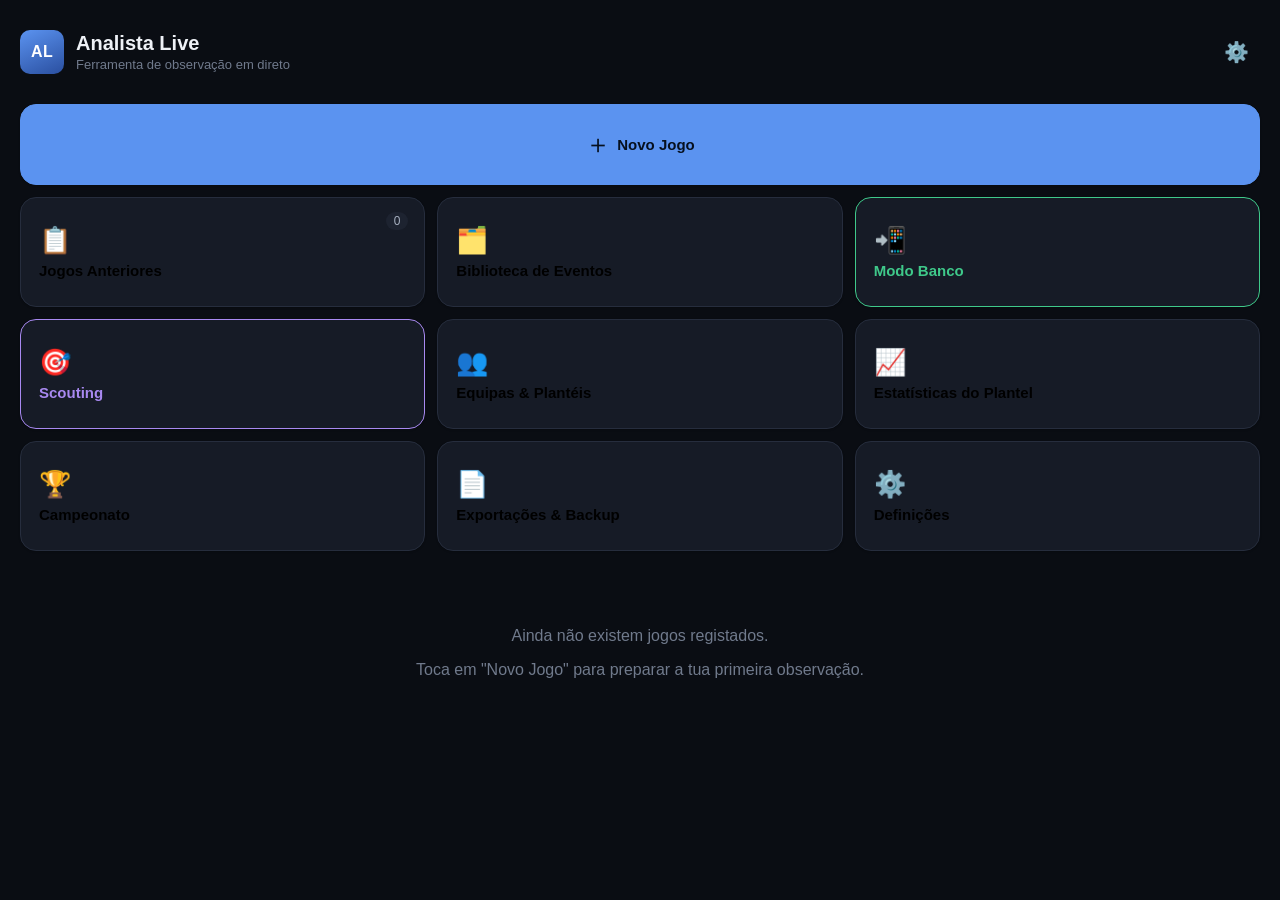
==== index.html @ e53e0e6f "Nao duplicar equipas: ligar o calendario ao que ja existe na app Defeito de concepcao meu, apanhado " ====
<!DOCTYPE html>
<html lang="pt-PT" data-theme="dark" data-button-size="large" data-density="comfortable">
<head>
<meta charset="UTF-8">
<meta name="viewport" content="width=device-width, initial-scale=1, viewport-fit=cover, maximum-scale=1, user-scalable=no">
<title>Analista Live</title>
<meta name="description" content="Ferramenta de observação e registo de eventos em direto para analistas de futebol.">

<!-- PWA -->
<link rel="manifest" href="./manifest.json">
<meta name="theme-color" content="#0b0e14">
<meta name="apple-mobile-web-app-capable" content="yes">
<meta name="apple-mobile-web-app-status-bar-style" content="black-translucent">
<meta name="apple-mobile-web-app-title" content="Analista Live">
<link rel="apple-touch-icon" href="./icons/icon-192.png">
<link rel="icon" href="./icons/icon-192.png">

<link rel="stylesheet" href="./css/style.css">
</head>
<body>
  <div id="app-root" class="app-root" role="main">
    <div class="boot-loading">A carregar Analista Live…</div>
  </div>

  <!-- Biblioteca de dados / núcleo -->
  <script src="./js/vendor/pdf-lib.min.js"></script>
  <script src="./js/data/defaultLibrary.js"></script>
  <script src="./js/data/formationPresets.js"></script>
  <script src="./js/data/competitions.js"></script>
  <script src="./js/data/scoutingModel.js"></script>
  <script src="./js/core/utils.js"></script>
  <script src="./js/core/crashGuard.js"></script>
  <script src="./js/core/db.js"></script>
  <script src="./js/core/imageUtils.js"></script>
  <script src="./js/core/timer.js"></script>
  <script src="./js/core/state.js"></script>
  <script src="./js/core/migrations.js"></script>
  <script src="./js/core/lineupState.js"></script>
  <script src="./js/core/pitch.js"></script>
  <script src="./js/core/matchStats.js"></script>
  <script src="./js/core/playerStats.js"></script>
  <script src="./js/core/matchEffects.js"></script>
  <script src="./js/core/dataSafety.js"></script>
  <script src="./js/core/seasonTrends.js"></script>
  <script src="./js/core/playerReport.js"></script>
  <script src="./js/core/squadLoad.js"></script>
  <script src="./js/core/standings.js"></script>
  <script src="./js/core/teamLink.js"></script>
  <script src="./js/core/adjustmentEffect.js"></script>
  <script src="./js/core/liveAlerts.js"></script>
  <script src="./js/core/scoutingFeedback.js"></script>
  <script src="./js/core/videoSync.js"></script>
  <script src="./js/sync/syncCore.js"></script>
  <script src="./js/sync/transportLocal.js"></script>
  <script src="./js/sync/transportSupabase.js"></script>
  <script src="./js/export/exportManager.js"></script>
  <script src="./js/export/pdfReport.js"></script>
  <script src="./js/export/pdfScouting.js"></script>
  <script src="./js/export/pdfPlayer.js"></script>
  <script src="./js/export/pdfBriefing.js"></script>
  <script src="./js/export/matchCard.js"></script>

  <!-- Ecrãs -->
  <script src="./js/ui/dashboard.js"></script>
  <script src="./js/ui/newGame.js"></script>
  <script src="./js/ui/planBuilder.js"></script>
  <script src="./js/ui/playerPicker.js"></script>
  <script src="./js/ui/playerGrid.js"></script>
  <script src="./js/ui/lineupBuilder.js"></script>
  <script src="./js/ui/statsPanel.js"></script>
  <script src="./js/ui/sketchPad.js"></script>
  <script src="./js/ui/live.js"></script>
  <script src="./js/ui/halftime.js"></script>
  <script src="./js/ui/postgame.js"></script>
  <script src="./js/ui/gamesList.js"></script>
  <script src="./js/ui/library.js"></script>
  <script src="./js/ui/teams.js"></script>
  <script src="./js/ui/teamProfile.js"></script>
  <script src="./js/ui/trendChart.js"></script>
  <script src="./js/ui/squadStats.js"></script>
  <script src="./js/ui/competition.js"></script>
  <script src="./js/ui/scouting.js"></script>
  <script src="./js/ui/scoutingHub.js"></script>
  <script src="./js/ui/rosterImport.js"></script>
  <script src="./js/ui/playerDetail.js"></script>
  <script src="./js/ui/syncUI.js"></script>
  <script src="./js/ui/coachDashboard.js"></script>
  <script src="./js/ui/settings.js"></script>

  <!-- Router / bootstrap -->
  <script src="./js/app.js"></script>
</body>
</html>
---- css/style.css ----
/* ==========================================================================
   Analista Live — Stylesheet
   Design: ferramenta profissional de scouting, dark-mode primário,
   alto contraste, grandes zonas de toque, sem decoração supérflua.
   Tipografia: stack de sistema (fiável offline, sem dependências externas).
   ========================================================================== */

:root {
  /* Superfícies */
  --bg: #0a0d13;
  --bg-elevated: #12161f;
  --surface: #161b26;
  --surface-2: #1d2330;
  --surface-hover: #232a39;
  --border: #262d3d;
  --border-strong: #333c50;

  /* Texto */
  --text: #eef1f6;
  --text-dim: #a7b0c0;
  --text-mute: #707a8c;

  /* Acentos (discretos, não saturados) */
  --c-red: #e5555c;
  --c-red-bg: #331b1d;
  --c-green: #3fc98a;
  --c-green-bg: #163227;
  --c-yellow: #e3b23c;
  --c-yellow-bg: #332a15;
  --c-blue: #5b93f0;
  --c-blue-bg: #16233d;
  --c-purple: #a889f0;
  --c-purple-bg: #241c3a;

  --radius-sm: 6px;
  --radius: 10px;
  --radius-lg: 16px;

  --font: -apple-system, BlinkMacSystemFont, "Segoe UI", Roboto, "Helvetica Neue", Arial, sans-serif;
  --font-mono: "SF Mono", "Menlo", "Consolas", monospace;

  --tap-min: 48px;
  --btn-scale: 1;
  --density-gap: 12px;
}

/* ==========================================================================
   TEMAS — cada preset redefine apenas as superfícies e o acento.
   "stadium" é o tema base (definido em :root acima). "dark" mantém-se como
   alias de "stadium" para compatibilidade com definições já guardadas.
   ========================================================================== */

html[data-theme="midnight"] {
  --bg: #05070c;
  --bg-elevated: #0a0e16;
  --surface: #0e1320;
  --surface-2: #141a29;
  --surface-hover: #1a2233;
  --border: #1c2434;
  --border-strong: #2a3346;
  --text: #e8ecf4;
  --text-dim: #99a3b5;
  --text-mute: #626d80;
}

html[data-theme="graphite"] {
  --bg: #131315;
  --bg-elevated: #1a1a1d;
  --surface: #1f1f23;
  --surface-2: #26262b;
  --surface-hover: #2e2e35;
  --border: #2f2f36;
  --border-strong: #3d3d46;
  --text: #edeef0;
  --text-dim: #a8aab0;
  --text-mute: #74767e;
  --c-blue: #7aa2e8;
  --c-blue-bg: #1f2836;
}

html[data-theme="forest"] {
  --bg: #08120d;
  --bg-elevated: #0d1a13;
  --surface: #112118;
  --surface-2: #172a1f;
  --surface-hover: #1e3428;
  --border: #1d3327;
  --border-strong: #2a4635;
  --text: #e9f2ec;
  --text-dim: #9db3a6;
  --text-mute: #6b8074;
  --c-green: #4fd396;
  --c-green-bg: #123024;
}

/* ==========================================================================
   FUNDO DA APLICAÇÃO — sempre subtil, nunca prejudica a legibilidade.
   A camada de fundo fica atrás de tudo (z-index negativo) e leva sempre um
   overlay escuro por cima, garantindo contraste dos botões em qualquer opção.
   ========================================================================== */
/* A camada de fundo fica por cima da cor base do body mas atrás de todo o
   conteúdo, para nunca interferir com toques nem com a legibilidade. */
body::after {
  content: '';
  position: fixed;
  inset: 0;
  z-index: -1;
  pointer-events: none;
  opacity: 0; /* "sólido" por omissão: sem camada extra */
}

/* Gradiente muito discreto (luz suave vinda de cima) */
html[data-bg="gradient"] body::after {
  opacity: 1;
  background:
    radial-gradient(120% 80% at 50% -10%, rgba(120, 150, 220, .10), transparent 60%),
    linear-gradient(180deg, rgba(255,255,255,.02), transparent 40%);
}

/* Textura subtil (ruído fino gerado em CSS, sem imagens externas) */
html[data-bg="texture"] body::after {
  opacity: 1;
  background-image:
    radial-gradient(circle at 25% 25%, rgba(255,255,255,.020) 1px, transparent 1px),
    radial-gradient(circle at 75% 75%, rgba(255,255,255,.015) 1px, transparent 1px);
  background-size: 22px 22px, 34px 34px;
}

/* Padrão discreto (linhas diagonais muito ténues) */
html[data-bg="pattern"] body::after {
  opacity: 1;
  background-image: repeating-linear-gradient(135deg, rgba(255,255,255,.022) 0 1px, transparent 1px 14px);
}

/* Imagem personalizada + overlay escuro para preservar contraste */
html[data-bg="image"] body::after {
  opacity: 1;
  background-image:
    linear-gradient(rgba(6, 9, 14, var(--bg-overlay, .82)), rgba(6, 9, 14, var(--bg-overlay, .82))),
    var(--bg-image, none);
  background-size: cover, cover;
  background-position: center, center;
  background-repeat: no-repeat, no-repeat;
}

html[data-theme="light"] {
  --bg: #f2f3f6;
  --bg-elevated: #ffffff;
  --surface: #ffffff;
  --surface-2: #f5f6f9;
  --surface-hover: #eceef3;
  --border: #dde1e9;
  --border-strong: #c7ccd8;
  --text: #171b24;
  --text-dim: #4d5567;
  --text-mute: #838ca0;
  --c-red-bg: #fde8e8;
  --c-green-bg: #e4f8ee;
  --c-yellow-bg: #fdf3dc;
  --c-blue-bg: #e6edfc;
  --c-purple-bg: #f0e9fd;
}

html[data-button-size="medium"] { --btn-scale: 0.88; }
html[data-button-size="compact"] { --btn-scale: 0.76; }
html[data-density="compact"] { --density-gap: 6px; }

* { box-sizing: border-box; }
/* Regras como ".btn { display: inline-flex }" venciam o [hidden] do browser —
   sem isto, esconder um botão via `el.hidden = true` não tinha efeito. */
[hidden] { display: none !important; }
html, body { height: 100%; }
body {
  margin: 0;
  font-family: var(--font);
  background: var(--bg);
  color: var(--text);
  -webkit-font-smoothing: antialiased;
  -webkit-tap-highlight-color: transparent;
  overscroll-behavior: none;
}
button { font-family: inherit; }
input, select, textarea { font-family: inherit; }

.app-root { min-height: 100vh; display: flex; flex-direction: column; }
.boot-loading { display: flex; align-items: center; justify-content: center; height: 100vh; color: var(--text-mute); }

.screen { padding: 16px 20px 32px; max-width: 1400px; margin: 0 auto; width: 100%; }
.center { text-align: center; }
.muted { color: var(--text-mute); }
.section-title { font-size: 14px; text-transform: uppercase; letter-spacing: .06em; color: var(--text-dim); margin: 18px 0 8px; }

/* ---------- Botões genéricos ---------- */
.btn {
  appearance: none; border: 1px solid var(--border-strong); background: var(--surface-2);
  color: var(--text); padding: 12px 16px; border-radius: var(--radius); font-size: 15px;
  font-weight: 600; cursor: pointer; min-height: var(--tap-min); display: inline-flex;
  align-items: center; justify-content: center; gap: 6px; transition: background .12s, transform .06s;
  white-space: nowrap;
}
.btn:active { transform: scale(.97); }
.btn:hover { background: var(--surface-hover); }
.btn-primary { background: var(--c-blue); border-color: var(--c-blue); color: #06101f; }
.btn-primary:hover { filter: brightness(1.08); }
.btn-danger { color: var(--c-red); }
.btn-danger-outline { border-color: var(--c-red); color: var(--c-red); }
.btn-block { width: 100%; }
.btn-lg { padding: 16px 20px; font-size: 17px; }
.btn-small { padding: 8px 12px; font-size: 13px; min-height: 36px; }
.btn-tiny { padding: 6px 10px; font-size: 12px; min-height: 32px; border-radius: var(--radius-sm); }
.btn-dashed { border-style: dashed; background: transparent; color: var(--text-dim); }
.btn-file { position: relative; overflow: hidden; }
.icon-btn {
  appearance: none; border: none; background: transparent; color: var(--text);
  font-size: 20px; width: var(--tap-min); height: var(--tap-min); border-radius: 50%;
  display: flex; align-items: center; justify-content: center; cursor: pointer;
}
.icon-btn:hover { background: var(--surface-hover); }

/* ---------- Cabeçalhos ---------- */
.app-header { display: flex; align-items: center; justify-content: space-between; padding: 12px 0 20px; }
.app-brand { display: flex; align-items: center; gap: 12px; }
.app-brand-mark {
  width: 44px; height: 44px; border-radius: var(--radius); background: linear-gradient(155deg, var(--c-blue), #2a4fa0);
  color: #fff; display: flex; align-items: center; justify-content: center; font-weight: 800; letter-spacing: .02em;
}
.app-brand h1 { font-size: 20px; margin: 0; }
.app-sub { margin: 2px 0 0; color: var(--text-mute); font-size: 13px; }

.screen-header { display: flex; align-items: center; justify-content: space-between; padding: 10px 0 6px; gap: 10px; }
.screen-header h1 { font-size: 19px; margin: 0; flex: 1; text-align: center; }
.screen-subtitle { text-align: center; color: var(--text-mute); margin: 0 0 12px; }

/* ---------- Dashboard ---------- */
.banner { display: flex; align-items: center; justify-content: space-between; gap: 12px; background: var(--c-yellow-bg); border: 1px solid var(--c-yellow); color: var(--text); padding: 14px 16px; border-radius: var(--radius); margin-bottom: 16px; }
.dash-grid { display: grid; grid-template-columns: repeat(3, 1fr); gap: var(--density-gap); margin: 8px 0 20px; }
.dash-tile {
  position: relative; display: flex; flex-direction: column; align-items: flex-start; justify-content: center; gap: 6px;
  background: var(--surface); border: 1px solid var(--border); border-radius: var(--radius-lg);
  padding: 22px 18px; min-height: 110px; cursor: pointer; text-align: left;
}
.dash-tile:hover { background: var(--surface-hover); border-color: var(--border-strong); }
.dash-tile-primary { background: var(--c-blue); border-color: var(--c-blue); color: #06101f; grid-column: span 3; flex-direction: row; align-items: center; min-height: 76px; }
.dash-tile-icon { font-size: 26px; }
.dash-tile-label { font-weight: 700; font-size: 15px; }
.dash-tile-count { position: absolute; top: 14px; right: 16px; background: var(--surface-2); color: var(--text-dim); font-size: 12px; padding: 2px 8px; border-radius: 20px; }

.last-match-card { background: var(--surface); border: 1px solid var(--border); border-radius: var(--radius-lg); padding: 16px 18px; }
.last-match-row { display: flex; align-items: center; justify-content: space-between; cursor: pointer; gap: 10px; }
.status-pill { background: var(--surface-2); color: var(--text-dim); font-size: 12px; font-weight: 700; padding: 4px 10px; border-radius: 20px; text-transform: uppercase; letter-spacing: .04em; white-space: nowrap; }
.status-pill.status-in_progress { background: var(--c-green-bg); color: var(--c-green); }
.status-pill.status-finished { background: var(--surface-2); color: var(--text-dim); }
.empty-state { text-align: center; padding: 40px 20px; color: var(--text-mute); }

/* ---------- Formulários ---------- */
.form-screen { max-width: 620px; }
.form-card { background: var(--surface); border: 1px solid var(--border); border-radius: var(--radius-lg); padding: 20px; display: flex; flex-direction: column; gap: 14px; }
.field { display: flex; flex-direction: column; gap: 6px; font-size: 13px; color: var(--text-dim); flex: 1; }
.field input, .field select, .field textarea {
  background: var(--surface-2); border: 1px solid var(--border-strong); color: var(--text);
  padding: 12px 12px; border-radius: var(--radius-sm); font-size: 16px; min-height: var(--tap-min);
}
.field textarea { min-height: 70px; resize: vertical; }
.field-row { display: flex; gap: 12px; }
.checkbox-field { flex-direction: row; align-items: center; gap: 10px; }
.checkbox-field input { width: 20px; height: 20px; }

/* ---------- Plano de Observação ---------- */
.plan-quickstart { background: var(--surface); border: 1px dashed var(--border-strong); border-radius: var(--radius); padding: 16px; margin-bottom: 14px; text-align: center; }
.quickstart-actions { display: flex; gap: 10px; justify-content: center; margin-top: 10px; flex-wrap: wrap; }
.plan-layout { display: grid; grid-template-columns: 1.1fr 1fr; gap: 18px; align-items: start; }
.plan-library, .plan-selected { background: var(--surface); border: 1px solid var(--border); border-radius: var(--radius-lg); padding: 14px; max-height: 72vh; overflow-y: auto; }
.plan-library-head { display: flex; align-items: center; justify-content: space-between; gap: 10px; margin-bottom: 8px; }
.plan-library-head input { flex: 1; background: var(--surface-2); border: 1px solid var(--border-strong); color: var(--text); padding: 8px 10px; border-radius: var(--radius-sm); }
.lib-category { margin-bottom: 12px; }
.lib-category-title { font-size: 13px; text-transform: uppercase; letter-spacing: .04em; border-left: 3px solid; padding-left: 8px; margin: 10px 0 6px; color: var(--text-dim); }
.lib-row { display: flex; align-items: center; gap: 8px; padding: 9px 6px; border-radius: var(--radius-sm); }
.lib-row.is-selected { background: var(--c-blue-bg); }
.lib-row-name { flex: 1; font-size: 14px; }
.btn-add { min-height: 32px; width: 32px; padding: 0; }

.plan-selected-head { display: flex; align-items: center; justify-content: space-between; gap: 8px; margin-bottom: 8px; flex-wrap: wrap; }
.sel-row { display: grid; grid-template-columns: 44px 30px 1fr 130px auto auto; align-items: center; gap: 8px; padding: 8px 4px; border-bottom: 1px solid var(--border); }
.sel-row.is-focus { background: rgba(227, 178, 60, .06); }
.sel-row-focus-toggle { opacity: .35; background: transparent; border-color: transparent; font-size: 15px; }
.sel-row-focus-toggle.is-active { opacity: 1; }
.plan-focus-hint { margin: 0 0 10px; font-size: 12px; }
.sel-row-order { display: flex; flex-direction: column; gap: 2px; }
.sel-row-name { background: transparent; border: none; color: var(--text); font-size: 14px; padding: 4px; border-radius: 4px; }
.sel-row-name:focus { background: var(--surface-2); outline: 1px solid var(--border-strong); }
.sel-row-priority { background: var(--surface-2); border: 1px solid var(--border-strong); color: var(--text); border-radius: var(--radius-sm); padding: 4px; font-size: 12px; }
.sel-row-cat { font-size: 11px; color: var(--text-mute); text-align: right; }

/* ---------- Live screen ---------- */
.live-screen { padding: 0; max-width: none; display: flex; flex-direction: column; height: 100vh; }
.live-topbar {
  display: flex; align-items: center; gap: 14px; padding: 10px 16px;
  background: var(--bg-elevated); border-bottom: 1px solid var(--border); flex-wrap: wrap;
}
.live-topbar-left { display: flex; flex-direction: column; line-height: 1.2; min-width: 120px; }
.live-opponent { font-weight: 700; font-size: 15px; }
.live-period { font-size: 12px; color: var(--c-blue); text-transform: uppercase; letter-spacing: .04em; font-weight: 700; }
.live-score { display: flex; align-items: center; gap: 10px; background: var(--surface); border: 1px solid var(--border); border-radius: var(--radius); padding: 6px 14px; }
.score-btn { display: none; }
.score-val { font-family: var(--font-mono); font-size: 22px; font-weight: 700; font-variant-numeric: tabular-nums; cursor: pointer; padding: 2px 6px; border-radius: 4px; }
.score-val:active { background: var(--surface-hover); }
.score-sep { color: var(--text-mute); }
.live-clock { font-family: var(--font-mono); font-size: 30px; font-weight: 800; font-variant-numeric: tabular-nums; letter-spacing: .02em; margin-left: auto; }
.live-topbar-actions { display: flex; gap: 8px; align-items: center; }
.btn-topbar { background: var(--surface); }
.btn-start-emphasis { background: var(--c-green); border-color: var(--c-green); color: #06201355; color: #06210f; }

.live-body { flex: 1; display: grid; grid-template-columns: 1fr 300px; overflow: hidden; }
.live-main { display: flex; flex-direction: column; overflow: hidden; padding: 10px 14px; }
.cat-tabs { display: flex; gap: 6px; overflow-x: auto; padding-bottom: 8px; }
.cat-tab {
  appearance: none; border: 1px solid var(--border-strong); background: var(--surface); color: var(--text-dim);
  padding: 8px 14px; border-radius: 20px; font-size: 13px; font-weight: 600; cursor: pointer; white-space: nowrap;
}
.cat-tab.active { background: var(--c-blue); border-color: var(--c-blue); color: #06101f; }

.event-grid {
  flex: 1; overflow-y: auto; padding: 4px 2px 20px;
}
.event-btn-grid {
  display: grid; grid-template-columns: repeat(auto-fill, minmax(calc(150px * var(--btn-scale)), 1fr));
  gap: var(--density-gap); align-content: start;
}
.event-btn-grid + .event-grid-section-title { margin-top: 18px; }
.event-grid-section-title { font-size: 12px; font-weight: 800; letter-spacing: .04em; color: var(--text-mute); text-transform: uppercase; margin: 4px 0 8px; }
.empty-grid-msg { padding: 30px; }
.event-btn-focus { border-width: 2px; }
.event-btn.priority-critical.event-btn-focus { box-shadow: 0 0 0 1px var(--c-red) inset; }
.event-btn {
  position: relative; display: flex; flex-direction: column; align-items: flex-start; justify-content: space-between;
  gap: 6px; min-height: calc(84px * var(--btn-scale)); padding: 14px; border-radius: var(--radius); cursor: pointer;
  background: var(--surface); border: 1px solid var(--border); color: var(--text); text-align: left;
  transition: transform .08s, background .15s;
}
.event-btn:active { transform: scale(.96); }
.event-btn.is-pressed { background: var(--c-blue-bg); border-color: var(--c-blue); }
.event-btn-name { font-weight: 700; font-size: calc(14.5px * var(--btn-scale)); line-height: 1.2; }
.event-btn-cat { font-size: 11px; color: var(--text-mute); text-transform: uppercase; letter-spacing: .03em; }
.event-btn-count { font-size: 12px; color: var(--text-dim); font-variant-numeric: tabular-nums; }
.event-btn-trend { position: absolute; top: 8px; right: 8px; font-size: 10px; font-weight: 800; background: var(--c-yellow-bg); color: var(--c-yellow); padding: 2px 6px; border-radius: 10px; }
.event-btn.priority-critical { border-left: 4px solid var(--c-red); }
.event-btn.priority-important { border-left: 4px solid var(--c-yellow); }
.event-btn.priority-complementary { border-left: 4px solid var(--border-strong); }
.event-btn.type-positive .event-btn-name { color: var(--c-green); }
.event-btn.type-negative .event-btn-name { color: var(--c-red); }

.live-side { border-left: 1px solid var(--border); background: var(--bg-elevated); display: flex; flex-direction: column; overflow: hidden; }
.quick-actions { display: grid; grid-template-columns: 1fr 1fr; gap: 8px; padding: 12px; }
.quick-btn {
  position: relative;
  display: flex; flex-direction: column; align-items: center; justify-content: center; gap: 4px;
  min-height: 72px; border-radius: var(--radius); border: 1px solid var(--border-strong); cursor: pointer;
  font-size: 20px; background: var(--surface);
}
.quick-btn span { font-size: 11px; font-weight: 700; color: var(--text-dim); }
.quick-badge {
  position: absolute; top: -6px; right: -6px; min-width: 20px; height: 20px; padding: 0 5px;
  border-radius: 10px; background: var(--c-red); color: #fff; font-size: 12px; font-weight: 800;
  display: flex; align-items: center; justify-content: center; box-shadow: 0 2px 8px rgba(0,0,0,.4);
}
.quick-momento { border-color: var(--c-purple); }
.quick-momento span { color: var(--c-purple); }
.quick-banco { border-color: var(--c-red); }
.quick-banco span { color: var(--c-red); }
.quick-nota { border-color: var(--c-blue); }
.quick-nota span { color: var(--c-blue); }
.quick-new { border-style: dashed; }

.history-panel { flex: 1; overflow: hidden; display: flex; flex-direction: column; padding: 0 12px 12px; }
.history-head { display: flex; align-items: center; justify-content: space-between; padding: 6px 0; }
.history-head h3 { font-size: 13px; text-transform: uppercase; letter-spacing: .04em; color: var(--text-dim); margin: 0; }
/* Barra sempre visível: desfazer o último registo e repetir o anterior. */
.history-quickbar { display: flex; gap: 6px; padding: 0 0 8px; }
.history-quickbar .btn { flex: 1; min-width: 0; }
.history-quickbar #btn-repeat-last { overflow: hidden; text-overflow: ellipsis; white-space: nowrap; }
.btn-undo:not(:disabled) { border-color: var(--c-yellow); color: var(--c-yellow); }
.btn-undo:not(:disabled):hover { background: var(--c-yellow-bg); }
.history-feed { flex: 1; overflow-y: auto; display: flex; flex-direction: column; gap: 4px; }
.history-row { display: flex; gap: 8px; align-items: baseline; padding: 6px 8px; border-radius: var(--radius-sm); background: var(--surface); font-size: 13px; }
.history-time { font-family: var(--font-mono); color: var(--c-blue); font-weight: 700; font-size: 12px; }
.history-row.source-momento .history-time { color: var(--c-purple); }
.history-row.source-banco .history-time { color: var(--c-red); }

/* ---------- Dialogs ---------- */
dialog.dialog { border: none; border-radius: var(--radius-lg); padding: 0; background: transparent; max-width: 92vw; width: 420px; }
dialog.dialog-wide { width: 640px; }
dialog.dialog::backdrop { background: rgba(4, 6, 10, .65); }
.dialog-card { background: var(--surface); border: 1px solid var(--border-strong); border-radius: var(--radius-lg); padding: 20px; display: flex; flex-direction: column; gap: 12px; max-height: 82vh; overflow-y: auto; }
.dialog-card h3 { margin: 0 0 4px; }
.dialog-card textarea { width: 100%; background: var(--surface-2); border: 1px solid var(--border-strong); color: var(--text); border-radius: var(--radius-sm); padding: 10px; font-size: 15px; }
.dialog-actions { display: flex; justify-content: flex-end; gap: 10px; margin-top: 6px; }
.banco-options { display: grid; grid-template-columns: 1fr 1fr; gap: 10px; }
.banco-opt.selected { background: var(--c-red-bg); border-color: var(--c-red); color: var(--c-red); }
.more-list { display: flex; flex-direction: column; gap: 8px; }
.more-item { text-align: left; background: var(--surface-2); border: 1px solid var(--border-strong); color: var(--text); padding: 12px 14px; border-radius: var(--radius); cursor: pointer; font-size: 14px; }
.choose-plan-list { display: flex; flex-direction: column; gap: 8px; max-height: 50vh; overflow-y: auto; }
.choose-plan-item { display: flex; flex-direction: column; align-items: flex-start; gap: 2px; background: var(--surface-2); border: 1px solid var(--border-strong); border-radius: var(--radius); padding: 12px 14px; cursor: pointer; text-align: left; }
.history-filters { display: flex; gap: 8px; flex-wrap: wrap; }
.history-filters select { background: var(--surface-2); border: 1px solid var(--border-strong); color: var(--text); padding: 8px; border-radius: var(--radius-sm); }
.history-full-list { display: flex; flex-direction: column; gap: 4px; max-height: 50vh; overflow-y: auto; }
.history-full-row { display: flex; gap: 10px; padding: 8px; border-bottom: 1px solid var(--border); font-size: 13px; align-items: baseline; flex-wrap: wrap; }
.history-full-cat { color: var(--text-mute); font-size: 11px; text-transform: uppercase; }
.history-full-note { color: var(--text-dim); font-style: italic; }

/* ---------- Halftime / Postgame ---------- */
.halftime-badge { background: var(--c-yellow-bg); color: var(--c-yellow); font-weight: 800; letter-spacing: .06em; padding: 6px 14px; border-radius: 20px; font-size: 12px; }
.halftime-grid { display: grid; grid-template-columns: repeat(2, 1fr); gap: 14px; margin: 14px 0; }
.ht-card { background: var(--surface); border: 1px solid var(--border); border-radius: var(--radius-lg); padding: 16px; }
.ht-card h2 { font-size: 14px; margin: 0 0 10px; }
.ht-row { display: flex; justify-content: space-between; gap: 10px; padding: 6px 0; border-bottom: 1px solid var(--border); font-size: 14px; }
.ht-row:last-child { border-bottom: none; }
.ht-card-problems h2 { color: var(--c-red); }
.ht-card-positives h2 { color: var(--c-green); }
.ht-card-trends h2 { color: var(--c-yellow); }
.ht-card-bench h2 { color: var(--c-red); }
.ht-card-moments h2 { color: var(--c-purple); }
.halftime-actions { display: flex; justify-content: space-between; gap: 10px; margin-top: 10px; }

.pg-result { display: flex; align-items: center; justify-content: center; gap: 14px; font-size: 20px; margin-top: 10px; }
.pg-result strong { font-family: var(--font-mono); font-size: 28px; }
.once-panel, .export-panel { background: var(--surface); border: 1px solid var(--border); border-radius: var(--radius-lg); padding: 16px; margin-bottom: 14px; }
.once-moments { display: flex; flex-wrap: wrap; gap: 6px; margin: 10px 0; }
.once-chip { font-family: var(--font-mono); background: var(--c-purple-bg); color: var(--c-purple); padding: 4px 10px; border-radius: 14px; font-size: 13px; }
.once-actions, .export-actions { display: flex; gap: 10px; flex-wrap: wrap; }

/* ---------- Listas de gestão ---------- */
.games-list, .players-list, .opponents-list { display: flex; flex-direction: column; gap: 8px; margin-top: 12px; }
.game-row, .player-row { display: flex; align-items: center; gap: 12px; background: var(--surface); border: 1px solid var(--border); border-radius: var(--radius); padding: 12px 16px; cursor: pointer; }
.game-row-main { display: flex; flex-direction: column; flex: 1; gap: 2px; }
.player-row { cursor: default; }
.player-number { font-family: var(--font-mono); font-weight: 800; width: 28px; }
.player-name { flex: 1; }
.player-position { color: var(--text-mute); font-size: 12px; }
.backup-panel { display: flex; gap: 10px; margin: 10px 0; flex-wrap: wrap; }
.opponent-card { background: var(--surface); border: 1px solid var(--border); border-radius: var(--radius); padding: 14px 16px; }
.opponent-card-head { display: flex; justify-content: space-between; align-items: center; }

.library-toolbar { margin: 10px 0; }
.library-toolbar input { width: 100%; background: var(--surface-2); border: 1px solid var(--border-strong); color: var(--text); padding: 10px 12px; border-radius: var(--radius-sm); }
.lib-mgmt-section { margin-bottom: 14px; }
.lib-mgmt-row { display: flex; align-items: center; gap: 10px; padding: 10px 8px; border-bottom: 1px solid var(--border); }
.lib-mgmt-row.is-inactive { opacity: .5; }
.lib-mgmt-name { flex: 1; font-weight: 600; }
.lib-mgmt-type { font-size: 11px; text-transform: uppercase; color: var(--text-mute); }
.lib-mgmt-actions { display: flex; gap: 6px; }

/* ---------- Toast ---------- */
.toast {
  position: fixed; bottom: 24px; left: 50%; transform: translateX(-50%) translateY(20px);
  background: var(--surface-2); border: 1px solid var(--border-strong); color: var(--text);
  padding: 12px 20px; border-radius: 30px; font-size: 14px; font-weight: 600; opacity: 0;
  transition: opacity .25s, transform .25s; z-index: 999; box-shadow: 0 8px 24px rgba(0,0,0,.4);
}
.toast.show { opacity: 1; transform: translateX(-50%) translateY(0); }

/* ==========================================================================
   Equipas, Plantéis, Avatares — Fase 2
   ========================================================================== */

.team-badge {
  width: 40px; height: 40px; border-radius: 10px; object-fit: cover; flex-shrink: 0;
  background: var(--surface-2); border: 1px solid var(--border);
}
.team-badge-placeholder {
  display: flex; align-items: center; justify-content: center; font-weight: 800; font-size: 13px;
  color: #fff; letter-spacing: .02em;
}
.team-card-row {
  display: flex; align-items: center; gap: 12px; background: var(--surface); border: 1px solid var(--border);
  border-radius: var(--radius); padding: 12px 14px; cursor: pointer; margin-bottom: 8px;
  transition: background .12s, border-color .12s, transform .08s;
}
.team-card-row:hover { background: var(--surface-hover); border-color: var(--border-strong); }
.team-card-row:active { transform: scale(.99); }
.team-card-info { display: flex; flex-direction: column; flex: 1; gap: 2px; }
.chevron { color: var(--text-mute); font-size: 18px; }

.team-identity-card {
  display: flex; gap: 20px; background: var(--surface); border: 1px solid var(--border);
  border-radius: var(--radius-lg); padding: 18px; margin-bottom: 18px; align-items: flex-start;
}
.team-identity-badge { display: flex; flex-direction: column; align-items: center; gap: 8px; }
.team-identity-badge .team-badge, .team-identity-badge .team-badge-placeholder { width: 72px; height: 72px; border-radius: 16px; font-size: 22px; }
.team-identity-fields { flex: 1; display: flex; flex-direction: column; gap: 10px; }
.team-identity-fields .field-row input[type="color"] { padding: 2px; min-height: 40px; cursor: pointer; }

.roster-list { display: flex; flex-direction: column; gap: 6px; margin: 10px 0 18px; }
.roster-row { display: flex; align-items: center; gap: 12px; background: var(--surface); border: 1px solid var(--border); border-radius: var(--radius); padding: 8px 12px; }
.roster-row-info { display: flex; flex-direction: column; flex: 1; gap: 1px; }

/* Avatar de jogador — com foto ou iniciais */
.player-avatar {
  display: inline-flex; align-items: center; justify-content: center; border-radius: 50%;
  background: var(--surface-2); border: 1px solid var(--border-strong); overflow: hidden;
  flex-shrink: 0; font-weight: 800; color: var(--text-dim); font-size: 11px;
}
.player-avatar img { width: 100%; height: 100%; object-fit: cover; }
.player-avatar-sm { width: 34px; height: 34px; }
.player-avatar-md { width: 44px; height: 44px; font-size: 13px; }
.player-avatar-lg { width: 84px; height: 84px; font-size: 24px; }
.player-photo-edit { display: flex; flex-direction: column; align-items: center; gap: 8px; }
.player-avatar-placeholder-icon, .player-avatar-placeholder { color: var(--text-dim); }

.formations-list { display: flex; flex-direction: column; gap: 6px; margin-bottom: 14px; }
.formation-chip-row { display: flex; justify-content: space-between; align-items: center; background: var(--surface); border: 1px solid var(--border); border-radius: var(--radius-sm); padding: 8px 12px; font-size: 14px; }

/* ---------- Onze Inicial / Campo tático ---------- */
.lineup-tabs { margin: 8px 0 14px; }
.lineup-layout { display: grid; grid-template-columns: minmax(260px, 420px) 1fr; gap: 20px; align-items: start; }
.lineup-controls { display: flex; gap: 10px; margin-bottom: 10px; }
.lineup-controls select { background: var(--surface-2); border: 1px solid var(--border-strong); color: var(--text); padding: 8px 10px; border-radius: var(--radius-sm); flex: 1; }
.lineup-hint { text-align: center; margin-top: 8px; font-size: 12px; }

.pitch {
  position: relative; width: 100%; aspect-ratio: 2 / 3; border-radius: var(--radius-lg);
  background: linear-gradient(180deg, #1a3d28, #163420 50%, #1a3d28);
  border: 2px solid rgba(255,255,255,.18); overflow: hidden; touch-action: none;
}
.pitch-markings { position: absolute; inset: 0; opacity: .5; }
.pitch-line-half { position: absolute; left: 6%; right: 6%; top: 50%; height: 1.5px; background: #fff; }
.pitch-circle { position: absolute; left: 50%; top: 50%; width: 22%; aspect-ratio: 1; border: 1.5px solid #fff; border-radius: 50%; transform: translate(-50%, -50%); }
.pitch-box { position: absolute; left: 22%; right: 22%; height: 14%; border: 1.5px solid #fff; }
.pitch-box-top { top: 0; border-top: none; }
.pitch-box-bottom { bottom: 0; border-bottom: none; }

.pitch-slot { position: absolute; transform: translate(-50%, -50%); }
.slot-token {
  display: flex; flex-direction: column; align-items: center; gap: 2px; background: var(--surface);
  border: 2px solid var(--border-strong); border-radius: 50%; width: 56px; height: 56px; cursor: pointer;
  padding: 4px; position: relative; touch-action: none; transition: transform .1s, border-color .12s;
}
.slot-token:active { transform: translate(-50%, -50%) scale(1.06); }
.slot-token.empty { border-style: dashed; background: rgba(255,255,255,.06); }
.slot-token.filled { border-color: var(--c-blue); background: var(--surface); }
.slot-token.static { cursor: pointer; }
.slot-token-role { font-size: 10px; font-weight: 800; color: var(--text-mute); }
.slot-token-name { font-size: 9px; font-weight: 700; color: var(--text); max-width: 50px; overflow: hidden; text-overflow: ellipsis; white-space: nowrap; }
.slot-token-num { position: absolute; top: -6px; right: -6px; background: var(--c-blue); color: #06101f; font-size: 10px; font-weight: 800; width: 18px; height: 18px; border-radius: 50%; display: flex; align-items: center; justify-content: center; }
.slot-token .player-avatar { width: 26px; height: 26px; }

.lineup-bench-col { background: var(--surface); border: 1px solid var(--border); border-radius: var(--radius-lg); padding: 14px; }
.lineup-bench-head { display: flex; justify-content: space-between; align-items: center; margin-bottom: 10px; }
.bench-list { display: flex; flex-wrap: wrap; gap: 8px; }
.bench-chip { display: flex; align-items: center; gap: 6px; background: var(--surface-2); border: 1px solid var(--border-strong); border-radius: 20px; padding: 5px 10px 5px 5px; font-size: 12px; cursor: default; }

/* ---------- Painel de equipa no LIVE (slide-over) ---------- */
.team-chip {
  display: flex; align-items: center; gap: 8px; background: var(--surface); border: 1px solid var(--border-strong);
  border-radius: 20px; padding: 5px 12px 5px 5px; color: var(--text); font-weight: 700; font-size: 13px; cursor: pointer;
}
.team-chip:hover { background: var(--surface-hover); }
.team-chip .team-badge, .team-chip .team-badge-placeholder { width: 26px; height: 26px; border-radius: 8px; font-size: 10px; }

.team-panel-overlay {
  position: fixed; inset: 0; background: rgba(4,6,10,.65); z-index: 200;
  display: flex; justify-content: center; align-items: flex-start; padding: 4vh 0;
  animation: fadeIn .15s ease;
}
.team-panel-overlay[hidden] { display: none; }
.team-panel {
  background: var(--surface); border: 1px solid var(--border-strong); border-radius: var(--radius-lg);
  width: min(420px, 92vw); max-height: 90vh; overflow-y: auto; box-shadow: 0 20px 60px rgba(0,0,0,.5);
}
.team-panel-head { display: flex; justify-content: space-between; align-items: center; padding: 14px 16px; border-bottom: 1px solid var(--border); position: sticky; top: 0; background: var(--surface); }
.team-panel-body { padding: 16px; }
.team-panel-bench { margin-top: 16px; }
.team-panel-bench h3 { font-size: 13px; text-transform: uppercase; color: var(--text-dim); margin: 0 0 8px; }
@keyframes fadeIn { from { opacity: 0; } to { opacity: 1; } }

/* ---------- Histórico: chips de jogador ---------- */
.history-players { display: inline-flex; gap: 4px; flex-wrap: wrap; }
.history-player-chip {
  background: var(--c-blue-bg); color: var(--c-blue); font-size: 10px; font-weight: 700;
  padding: 2px 7px; border-radius: 10px; cursor: pointer;
}
.history-add-player {
  appearance: none; border: 1px dashed var(--border-strong); background: transparent; color: var(--text-mute);
  font-size: 10px; padding: 2px 8px; border-radius: 10px; cursor: pointer;
}
.history-add-player:hover { color: var(--text-dim); border-color: var(--text-dim); }
.history-full-row { flex-wrap: wrap; gap: 8px; }

/* ---------- Player Picker (seletor rápido) — cartões grandes em faixa deslizável ---------- */
/* Sem caixa de pesquisa: o teclado no iPad tapava o ecrã. Só cartões. */
.pp-groups { max-height: 60vh; overflow-y: auto; }
.pp-group-title { font-size: 12px; text-transform: uppercase; color: var(--text-dim); margin: 12px 0 6px; }
.pp-slide {
  display: flex; gap: 10px; overflow-x: auto; overflow-y: hidden; padding: 4px 2px 10px;
  scroll-snap-type: x proximity; -webkit-overflow-scrolling: touch;
}
.pp-card {
  flex: 0 0 92px; scroll-snap-align: start; display: flex; flex-direction: column; align-items: center; gap: 6px;
  background: var(--surface-2); border: 1px solid var(--border-strong); border-radius: var(--radius); padding: 12px 6px;
  cursor: pointer; transition: transform .08s, border-color .12s, background .12s;
}
.pp-card .player-avatar { width: 52px; height: 52px; font-size: 18px; }
.pp-card:hover { background: var(--surface-hover); }
.pp-card:active { transform: scale(.95); }
.pp-card.selected { border-color: var(--c-blue); background: var(--c-blue-bg); box-shadow: 0 0 0 2px var(--c-blue) inset; }
.pp-card.is-sub-in { border-color: var(--c-green); }
.pp-card-num { font-size: 12px; color: var(--text-mute); font-weight: 700; }
.pp-card-name { font-size: 12px; font-weight: 600; text-align: center; line-height: 1.2; max-width: 100%; overflow: hidden; text-overflow: ellipsis; white-space: nowrap; }
.pp-actions { flex-wrap: wrap; }

/* ---------- Grelha de camisolas (escolher jogador sem abrir nada) ---------- */
/* flex: 0 0 auto é obrigatório: o .dialog-card é um flex column com scroll, e
   um filho que rola por dentro encolhe até 0 de altura (a grelha desaparecia).
   Sem scroll próprio — quem rola é o diálogo, como no resto dos detalhes. */
.pg { display: grid; grid-template-columns: repeat(auto-fill, minmax(62px, 1fr)); gap: 6px;
  flex: 0 0 auto; margin: 0 0 4px; }
.pg-cell { display: flex; flex-direction: column; align-items: center; justify-content: center; gap: 1px;
  min-height: 48px; padding: 6px 2px; background: var(--surface-2); border: 1px solid var(--border-strong);
  border-radius: var(--radius-sm); color: var(--text); cursor: pointer;
  transition: transform .08s, border-color .12s, background .12s; }
.pg-cell:hover { background: var(--surface-hover); }
.pg-cell:active { transform: scale(.95); }
.pg-num { font-family: var(--font-mono); font-size: 18px; font-weight: 800; line-height: 1.05; }
.pg-name { font-size: 10px; color: var(--text-dim); max-width: 100%; overflow: hidden;
  text-overflow: ellipsis; white-space: nowrap; }
/* Banco a tracejado: dá para o ver sem ler o rótulo, e continua a ser tocável. */
.pg-cell.is-bench { background: var(--surface); border-style: dashed; }
.pg-cell.is-bench .pg-num { color: var(--text-dim); }
.pg-cell.is-sub-in { border-color: var(--c-green); border-style: solid; }
.pg-cell.selected { background: var(--c-blue-bg); border-color: var(--c-blue); border-style: solid;
  box-shadow: 0 0 0 1px var(--c-blue) inset; }
.pg-cell.selected .pg-num, .pg-cell.selected .pg-name { color: var(--c-blue); }
.pg-unknown { background: var(--surface); }
.pg-nd { font-size: 12px; font-weight: 700; color: var(--text-dim); }
.pg-empty { grid-column: 1 / -1; margin: 4px 0; font-size: 13px; }

/* ---------- Rede de segurança: falhas visíveis ---------- */
/* Discreta de propósito: a meio de um jogo, uma janela modal a pedir atenção
   faz mais estragos do que o erro que está a comunicar. */
.crash-bar { position: fixed; left: 50%; bottom: 18px; transform: translateX(-50%) translateY(140%);
  background: var(--c-yellow-bg); color: var(--c-yellow); border: 1px solid var(--c-yellow);
  padding: 10px 18px; border-radius: 24px; font-size: 13px; font-weight: 600; z-index: 998;
  transition: transform .25s ease; max-width: 92vw; }
.crash-bar.show { transform: translateX(-50%) translateY(0); }
.crash-bar-link { background: none; border: none; color: inherit; text-decoration: underline;
  font: inherit; cursor: pointer; padding: 0; }

/* Esta NÃO se fecha sozinha: enquanto houver um registo por gravar, o analista
   tem de o saber. */
.unsaved-banner { position: fixed; left: 50%; bottom: 18px; transform: translateX(-50%);
  display: flex; align-items: center; gap: 12px; background: var(--c-red-bg); color: var(--c-red);
  border: 1px solid var(--c-red); padding: 10px 14px 10px 18px; border-radius: 24px;
  font-size: 13px; font-weight: 600; z-index: 999; max-width: 94vw; box-shadow: 0 10px 30px rgba(0,0,0,.45); }
.unsaved-banner-text { flex: 1; }
.history-row.is-unsaved { border-left: 3px solid var(--c-red); }
.history-unsaved { font-size: 12px; }

/* ---------- Campeonato ---------- */
.comp-season { font-size: 13px; color: var(--text-mute); font-family: var(--font-mono); }
.comp-tabs { display: flex; gap: 8px; padding: 0 20px 12px; }
.comp-tab { flex: 1; background: var(--surface); border: 1px solid var(--border-strong); color: var(--text-dim);
  border-radius: var(--radius); padding: 12px; font-size: 15px; font-weight: 600; cursor: pointer; }
.comp-tab.active { background: var(--c-blue-bg); border-color: var(--c-blue); color: var(--c-blue); }
.comp-progress { padding: 0 20px; }
.comp-table-wrap { overflow-x: auto; padding: 0 20px; }
.comp-table { width: 100%; border-collapse: collapse; min-width: 560px; }
.comp-table th { font-size: 11px; text-transform: uppercase; letter-spacing: .04em; color: var(--text-mute);
  padding: 8px 4px; text-align: center; border-bottom: 1px solid var(--border-strong); font-weight: 700; }
.comp-table td { padding: 9px 4px; text-align: center; border-bottom: 1px solid var(--border);
  font-family: var(--font-mono); font-size: 14px; }
.comp-table th.c-team, .comp-table td.c-team { text-align: left; font-family: var(--font); font-weight: 600; }
/* O nome da equipa é a porta para o dossiê — parece texto, comporta-se como botão. */
.comp-team-link { background: none; border: none; padding: 0; font: inherit; color: inherit;
  text-align: left; cursor: pointer; text-decoration: underline; text-decoration-color: var(--border-strong);
  text-underline-offset: 3px; }
.comp-team-link:hover { text-decoration-color: var(--c-blue); color: var(--c-blue); }
.comp-table td.c-pos { color: var(--text-mute); width: 28px; }
.comp-table td.c-pts { font-weight: 800; font-size: 16px; }
.comp-table tr.is-us { background: var(--c-blue-bg); }
.comp-table tr.is-us td { color: var(--text); }
.comp-table tr.is-us td.c-team { color: var(--c-blue); font-weight: 800; }
.comp-table td.is-pos { color: var(--c-green); }
.comp-table td.is-neg { color: var(--c-red); }
.c-form { white-space: nowrap; }
.comp-form { display: inline-block; width: 16px; height: 16px; line-height: 16px; border-radius: 3px;
  font-size: 10px; font-weight: 800; margin-right: 2px; color: #06101f; }
.comp-form.is-V { background: var(--c-green); }
.comp-form.is-E { background: var(--text-mute); }
.comp-form.is-D { background: var(--c-red); color: #fff; }

.comp-pending { display: flex; align-items: center; gap: 12px; margin: 0 20px 12px; padding: 12px 14px;
  background: var(--c-yellow-bg); border: 1px solid var(--c-yellow); color: var(--c-yellow);
  border-radius: var(--radius); font-size: 13px; font-weight: 600; }
.comp-pending span { flex: 1; line-height: 1.4; }
.pend-row { background: var(--surface); border: 1px solid var(--border); border-radius: var(--radius);
  padding: 12px 14px; margin-bottom: 10px; }
.pend-row.is-done { opacity: .6; }
.pend-names { display: flex; align-items: center; gap: 14px; flex-wrap: wrap; }
.pend-official, .pend-mine { display: flex; flex-direction: column; font-weight: 700; font-size: 15px; }
.pend-official small, .pend-mine small { font-weight: 400; font-size: 11px; color: var(--text-mute); margin-top: 2px; }
.pend-mine { color: var(--c-blue); }
.pend-arrow { color: var(--text-mute); font-size: 18px; }
.pend-why { margin: 8px 0 10px; font-size: 12px; line-height: 1.45; }
.pend-actions { display: flex; gap: 8px; align-items: center; flex-wrap: wrap; }
.pend-actions select, .pend-manual select { background: var(--surface-2); border: 1px solid var(--border-strong);
  color: var(--text); border-radius: var(--radius-sm); padding: 8px 10px; font-size: 13px; max-width: 260px; }
.pend-manual { display: flex; gap: 8px; align-items: center; flex-wrap: wrap; margin-bottom: 4px; }

.comp-round-nav { display: flex; gap: 10px; align-items: center; justify-content: center; padding: 0 20px 12px; }
.comp-round-nav select { background: var(--surface-2); border: 1px solid var(--border-strong); color: var(--text);
  border-radius: var(--radius-sm); padding: 10px 14px; font-size: 15px; font-weight: 600; }
.comp-fixtures { display: flex; flex-direction: column; gap: 6px; padding: 0 20px; }
.comp-fixture { display: grid; grid-template-columns: 116px 1fr auto 1fr 26px; align-items: center; gap: 10px;
  background: var(--surface); border: 1px solid var(--border); border-radius: var(--radius-sm); padding: 10px 12px; }
.comp-fixture.is-us { border-color: var(--c-blue); background: var(--c-blue-bg); }
.cf-date { font-size: 11px; color: var(--text-mute); font-family: var(--font-mono); }
.cf-home { text-align: right; font-weight: 600; font-size: 14px; }
.cf-away { text-align: left; font-weight: 600; font-size: 14px; }
.cf-score { display: flex; gap: 6px; align-items: center; }
.cf-score input { width: 46px; text-align: center; background: var(--surface-2); border: 1px solid var(--border-strong);
  color: var(--text); border-radius: var(--radius-sm); padding: 8px 2px; font-size: 17px;
  font-family: var(--font-mono); font-weight: 700; }
.cf-score input:focus { border-color: var(--c-blue); outline: none; }
.cf-score input.saved { border-color: var(--c-green); }
.cf-score.is-linked { font-family: var(--font-mono); font-size: 18px; font-weight: 800; color: var(--c-blue); }
.cf-tag { text-align: center; font-size: 13px; }
.comp-seed { display: flex; flex-direction: column; gap: 6px; align-items: center; background: var(--surface);
  border: 1px solid var(--border-strong); border-radius: var(--radius); padding: 18px; margin-top: 14px; }

@media (max-width: 720px) {
  .comp-table .c-wide { display: none; }
  .comp-fixture { grid-template-columns: 1fr auto 1fr 22px; }
  .cf-date { grid-column: 1 / -1; }
}

/* ---------- Avisos ao vivo ---------- */
.live-alerts { display: flex; flex-direction: column; gap: 5px; margin-bottom: 8px; }
.live-alerts:empty { display: none; }
.live-alert { display: flex; align-items: flex-start; gap: 8px; padding: 7px 10px; font-size: 13px; font-weight: 600;
  border-radius: var(--radius-sm); border: 1px solid var(--border-strong); background: var(--surface); line-height: 1.35; }
.live-alert.is-warn { background: var(--c-yellow-bg); border-color: var(--c-yellow); color: var(--c-yellow); }
.live-alert.is-good { background: var(--c-green-bg); border-color: var(--c-green); color: var(--c-green); }
.live-alert.is-info { color: var(--text-dim); }
.live-alert-icon { flex-shrink: 0; }
.coach-alerts { margin-bottom: 6px; }

/* ---------- Ajustes: decisão e efeito ---------- */
.ht-card-adjust .adj-presets { display: flex; flex-wrap: wrap; gap: 6px; margin: 8px 0; }
.adj-preset { font-size: 12px; }
.adj-input-row { display: flex; gap: 8px; }
.adj-input-row input { flex: 1; background: var(--surface-2); border: 1px solid var(--border-strong); color: var(--text);
  border-radius: var(--radius-sm); padding: 10px 12px; font-size: 15px; }
.adj-item { display: flex; align-items: center; justify-content: space-between; gap: 8px; margin-top: 6px;
  background: var(--surface-2); border-left: 3px solid var(--c-blue); border-radius: var(--radius-sm); padding: 8px 10px; font-size: 14px; }
.adj-block { margin-bottom: 14px; }
.adj-title { margin: 0 0 2px; font-size: 15px; display: flex; align-items: baseline; gap: 8px; }
.adj-when { font-family: var(--font-mono); font-size: 12px; color: var(--c-blue); }
.adj-scope { margin: 0 0 8px; font-size: 12px; }
.adj-rows { display: flex; flex-direction: column; gap: 4px; }
.adj-row { display: grid; grid-template-columns: 1fr auto auto; gap: 10px; align-items: baseline;
  background: var(--surface); border: 1px solid var(--border); border-left: 3px solid var(--border-strong);
  border-radius: var(--radius-sm); padding: 7px 10px; font-size: 13px; }
.adj-row.is-good { border-left-color: var(--c-green); }
.adj-row.is-bad { border-left-color: var(--c-red); }
.adj-label { font-weight: 600; }
.adj-nums { font-family: var(--font-mono); }
.adj-raw { font-size: 11px; color: var(--text-mute); font-family: var(--font-mono); }

/* ---------- Carga do plantel ---------- */
.sl-block { margin: 18px 0; }
.sl-intro { margin: 0 0 10px; }
.sl-rows { display: flex; flex-direction: column; gap: 4px; }
.sl-row { display: grid; grid-template-columns: minmax(90px, 1.4fr) minmax(60px, 3fr) 42px 52px 60px auto;
  align-items: center; gap: 8px; padding: 5px 8px; background: var(--surface); border: 1px solid var(--border);
  border-radius: var(--radius-sm); font-size: 13px; }
.sl-row.is-cold { opacity: .72; }
.sl-name { font-weight: 600; overflow: hidden; text-overflow: ellipsis; white-space: nowrap; }
.sl-bar { display: block; height: 8px; background: var(--surface-2); border-radius: 4px; overflow: hidden; }
.sl-bar-fill { display: block; height: 100%; background: var(--c-blue); }
.sl-bar-fill.is-hot { background: var(--c-yellow); }
.sl-pct, .sl-min { font-family: var(--font-mono); text-align: right; color: var(--text-dim); }
.sl-apps { font-size: 11px; color: var(--text-mute); text-align: right; }
.sl-flags { display: flex; gap: 3px; }
.sl-flag { font-size: 13px; }
@media (max-width: 620px) {
  .sl-row { grid-template-columns: minmax(80px, 1.4fr) 1fr 42px auto; }
  .sl-min, .sl-apps { display: none; }
}

/* ---------- O dossiê a aprender ---------- */
.sf-block { margin: 18px 0; }
.sf-row { display: flex; align-items: flex-start; gap: 10px; background: var(--surface); border: 1px solid var(--border);
  border-left: 3px solid var(--border-strong); border-radius: var(--radius-sm); padding: 10px 12px; margin-bottom: 6px; }
.sf-row.kind-promote { border-left-color: var(--c-green); }
.sf-row.kind-review { border-left-color: var(--c-yellow); }
.sf-row.kind-demote { border-left-color: var(--text-mute); }
.sf-row.kind-add { border-left-color: var(--c-blue); }
.sf-icon { font-size: 15px; }
.sf-text { flex: 1; }
.sf-title { font-weight: 700; font-size: 14px; }
.sf-reason { display: block; font-size: 12px; color: var(--text-mute); margin-top: 2px; line-height: 1.4; }
.sf-row.is-done { opacity: .55; }

.diag-log { max-height: 220px; overflow-y: auto; background: var(--surface-2); border: 1px solid var(--border);
  border-radius: var(--radius-sm); padding: 10px; font-family: var(--font-mono); font-size: 11px;
  white-space: pre-wrap; word-break: break-word; color: var(--text-dim); margin: 0 0 8px; }

/* ---------- Ficha do jogador ---------- */
.player-profile-head { display: flex; align-items: center; gap: 16px; margin: 10px 0 18px; }
.player-profile-head h2 { margin: 0; font-size: 20px; }
.player-stats-grid { display: grid; grid-template-columns: repeat(3, 1fr); gap: 10px; margin-bottom: 18px; }
.player-stat-card { background: var(--surface); border: 1px solid var(--border); border-radius: var(--radius); padding: 14px; text-align: center; display: flex; flex-direction: column; gap: 4px; }
.player-stat-card strong { font-size: 24px; font-family: var(--font-mono); }
.player-stat-card span { font-size: 11px; color: var(--text-mute); text-transform: uppercase; letter-spacing: .03em; }
.player-stat-card.type-positive strong { color: var(--c-green); }
.player-stat-card.type-negative strong { color: var(--c-red); }
.player-timeline { display: flex; flex-direction: column; gap: 6px; }
.player-timeline-row { display: flex; gap: 10px; align-items: baseline; background: var(--surface); border: 1px solid var(--border); border-left: 3px solid var(--border-strong); border-radius: var(--radius-sm); padding: 8px 12px; font-size: 14px; }
.player-timeline-row.type-positive { border-left-color: var(--c-green); }
.player-timeline-row.type-negative { border-left-color: var(--c-red); }

/* ==========================================================================
   Acabamento visual — segunda passagem (estados, profundidade discreta)
   ========================================================================== */
.btn:disabled { opacity: .45; cursor: not-allowed; transform: none !important; }
.btn:focus-visible, .icon-btn:focus-visible, .event-btn:focus-visible, .dash-tile:focus-visible { outline: 2px solid var(--c-blue); outline-offset: 2px; }
.dash-tile, .form-card, .team-identity-card, .ht-card, .once-panel, .export-panel, .last-match-card {
  box-shadow: 0 1px 2px rgba(0,0,0,.18);
}
.event-btn { box-shadow: 0 1px 3px rgba(0,0,0,.22); }
.event-btn.is-pressed { box-shadow: 0 0 0 2px var(--c-blue) inset; }
dialog.dialog[open] { animation: dialogPop .15s ease; }
@keyframes dialogPop { from { opacity: 0; transform: translateY(6px) scale(.98); } to { opacity: 1; transform: none; } }
.game-row:hover, .player-row:hover, .opponent-card:hover { border-color: var(--border-strong); }
.lib-mgmt-row:hover, .sel-row:hover { background: rgba(255,255,255,.02); }

/* ==========================================================================
   V2: Onze visível, Estatísticas, Remates/Cantos/Faltas
   ========================================================================== */

/* Faixa de onze — sempre visível, sem obrigar a abrir o painel de equipa */
.onze-strip { display: flex; align-items: flex-start; gap: 8px; padding: 4px 16px; background: var(--bg-elevated); border-bottom: 1px solid var(--border); }
.onze-strip-toggle { appearance: none; border: none; background: transparent; color: var(--text-mute); font-size: 11px; cursor: pointer; padding: 4px 6px; white-space: nowrap; }
.onze-strip-rows { display: flex; flex-direction: column; gap: 3px; flex: 1; overflow: hidden; }
.onze-strip-rows.is-collapsed { display: none; }
.onze-strip-row { display: flex; align-items: center; gap: 8px; }
.onze-strip-label { font-size: 10px; font-weight: 800; color: var(--text-mute); text-transform: uppercase; width: 90px; flex-shrink: 0; overflow: hidden; text-overflow: ellipsis; white-space: nowrap; }
.onze-strip-players { display: flex; gap: 4px; overflow-x: auto; padding: 2px 0; }
.onze-strip-empty { font-size: 11px; }
.onze-chip {
  display: flex; flex-direction: column; align-items: center; gap: 1px; background: transparent; border: none;
  cursor: pointer; flex-shrink: 0; padding: 2px;
}
.onze-chip .player-avatar { width: 26px; height: 26px; border-color: var(--border); }
.onze-chip.is-sub-in .player-avatar { border-color: var(--c-green); }
.onze-chip-num { font-size: 9px; color: var(--text-mute); font-weight: 700; }

/* Substituição refletida no grafismo do onze */
.slot-token.is-sub-in { border-color: var(--c-green); }
.slot-token-sub-badge { position: absolute; bottom: -6px; left: 50%; transform: translateX(-50%); background: var(--c-green); color: #06210f; font-size: 9px; font-weight: 800; width: 14px; height: 14px; border-radius: 50%; display: flex; align-items: center; justify-content: center; }
.bench-chip-out { opacity: .6; }
.captain-badge { font-size: 12px; }

/* Player Picker: subcabeçalhos EM CAMPO / BANCO */
.pp-subheading { font-size: 10px; font-weight: 800; color: var(--text-mute); text-transform: uppercase; letter-spacing: .04em; margin: 8px 0 4px; }

/* Pressão longa nos botões de evento */
.event-btn.is-longpress-armed { border-color: var(--c-purple); box-shadow: 0 0 0 2px var(--c-purple) inset; }

/* Quick action extra (Stats) */
.quick-stats { border-color: var(--c-green); }
.quick-stats span { color: var(--c-green); }

/* ---------- Painel de Estatísticas ---------- */
.stats-card { width: min(680px, 94vw); }
.stats-head { display: flex; justify-content: space-between; align-items: center; }
.stats-teams-head { display: flex; justify-content: space-between; align-items: center; color: var(--text-dim); font-weight: 700; margin: 4px 0 10px; }
.stats-table { width: 100%; border-collapse: collapse; }
.stats-row td { padding: 7px 4px; border-bottom: 1px solid var(--border); }
.stats-cell-val { width: 30%; text-align: center; white-space: nowrap; }
.stats-cell-label { text-align: center; color: var(--text-dim); font-size: 13px; }
.stats-num { font-family: var(--font-mono); font-weight: 700; font-size: 16px; min-width: 22px; display: inline-block; }
.stats-adj {
  appearance: none; border: 1px solid var(--border-strong); background: var(--surface-2); color: var(--text);
  width: 26px; height: 26px; border-radius: 50%; cursor: pointer; font-size: 14px; line-height: 1;
}
.stats-adj:active { transform: scale(.9); }
.stats-actions { display: flex; gap: 8px; flex-wrap: wrap; margin-top: 14px; }
.stats-team-pick { display: flex; gap: 10px; margin: 10px 0; }
.stats-team-pick .btn { flex: 1; }
.field-label { font-size: 12px; color: var(--text-dim); margin: 12px 0 6px; font-weight: 600; }
.result-grid { display: flex; gap: 6px; flex-wrap: wrap; }
.result-btn.selected, [data-side].selected, [data-type].selected, [data-result].selected { background: var(--c-blue); border-color: var(--c-blue); color: #06101f; }

/* Mini-campo tocável (remates/faltas) — com marcações reais e sentido de ataque */
.mini-pitch-block { display: flex; flex-direction: column; align-items: center; gap: 6px; }
.mini-pitch {
  position: relative; width: 100%; max-width: 300px; aspect-ratio: 68/105; margin: 4px auto;
  background: linear-gradient(180deg, #17392a 0%, #143223 50%, #17392a 100%);
  border-radius: var(--radius); border: 2px solid rgba(255,255,255,.30); cursor: crosshair; touch-action: none;
  overflow: hidden;
}
/* Faixas de relva alternadas, muito subtis */
.mini-pitch::before {
  content: ''; position: absolute; inset: 0; pointer-events: none;
  background: repeating-linear-gradient(180deg, rgba(255,255,255,.028) 0 9%, transparent 9% 18%);
}
.mini-pitch-markings { position: absolute; inset: 0; pointer-events: none; }
.mini-pitch-markings span { position: absolute; border-color: rgba(255,255,255,.42); }
.mp-halfway { left: 0; right: 0; top: 50%; border-top: 1.5px solid rgba(255,255,255,.42); }
.mp-circle {
  left: 50%; top: 50%; width: 26%; aspect-ratio: 1; transform: translate(-50%,-50%);
  border: 1.5px solid rgba(255,255,255,.42); border-radius: 50%;
}
.mp-box { left: 21%; right: 21%; height: 15%; border: 1.5px solid rgba(255,255,255,.42); }
.mp-box-top { top: 0; border-top: none; }
.mp-box-bottom { bottom: 0; border-bottom: none; }
.mp-goal { left: 38%; right: 38%; height: 5.5%; border: 1.5px solid rgba(255,255,255,.42); }
.mp-goal-top { top: 0; border-top: none; }
.mp-goal-bottom { bottom: 0; border-bottom: none; }

.mini-pitch-dot {
  position: absolute; width: 14px; height: 14px; background: var(--c-yellow); border-radius: 50%;
  transform: translate(-50%,-50%); border: 2px solid #06101f; box-shadow: 0 0 0 3px rgba(227,178,60,.25);
}
.mini-pitch-legend {
  display: flex; align-items: center; gap: 6px; font-size: 12px; color: var(--text-dim);
  background: var(--surface-2); border: 1px solid var(--border-strong); border-radius: 20px; padding: 4px 12px;
}
.mini-pitch-legend .mp-arrow { font-size: 16px; font-weight: 800; line-height: 1; }
.mini-pitch-legend.is-up .mp-arrow { color: var(--c-green); }
.mini-pitch-legend.is-down .mp-arrow { color: var(--c-red); }

.mini-pitch-map { cursor: default; max-width: 250px; }

/* Baliza vista de frente, com 9 zonas tocáveis */
.goal-graphic {
  position: relative; width: 100%; max-width: 320px; margin: 8px auto 4px;
  aspect-ratio: 16/9; padding: 0 8px 14px;
}
/* A moldura (postes + travessão) é desenhada como uma borda branca espessa,
   o que se lê imediatamente como uma baliza. */
.goal-frame {
  position: absolute; left: 8px; right: 8px; top: 0; bottom: 14px;
  border: 6px solid #f2f5fa; border-bottom: none;
  border-radius: 4px 4px 0 0;
  box-shadow: 0 2px 6px rgba(0,0,0,.45);
}
.goal-net {
  position: absolute; left: 14px; right: 14px; top: 6px; bottom: 14px;
  display: grid; grid-template-columns: repeat(3, 1fr); grid-template-rows: repeat(3, 1fr);
  background-color: rgba(12, 18, 28, .92);
  background-image:
    repeating-linear-gradient(90deg, rgba(255,255,255,.22) 0 1px, transparent 1px 12px),
    repeating-linear-gradient(0deg, rgba(255,255,255,.22) 0 1px, transparent 1px 12px);
}
/* Relva à frente da linha de baliza, para dar contexto */
.goal-ground {
  position: absolute; left: 0; right: 0; bottom: 0; height: 14px;
  background: linear-gradient(180deg, #17392a, #143223);
  border-top: 2px solid rgba(255,255,255,.55);
  border-radius: 0 0 4px 4px;
}
.goal-zone-btn {
  border: 1px dashed rgba(255,255,255,.18); background: transparent; cursor: pointer;
  transition: background .12s, border-color .12s; padding: 0; margin: 0;
}
.goal-zone-btn:hover { background: rgba(91,147,240,.22); border-color: var(--c-blue); }
.goal-zone-btn.selected {
  background: rgba(91,147,240,.5); border: 2px solid var(--c-blue); border-style: solid;
  box-shadow: inset 0 0 14px rgba(91,147,240,.7);
}
.goal-hint { text-align: center; font-size: 11px; color: var(--text-mute); margin: 2px 0 0; }

.stats-map-wrap { margin-top: 12px; }
.stats-map-wrap h4 { font-size: 13px; margin: 0 0 8px; }
.map-marker { position: absolute; transform: translate(-50%,-50%); font-size: 13px; font-weight: 800; }
.map-marker-own { color: var(--c-blue); }
.map-marker-opp { color: var(--c-red); }
.map-legend { display: flex; gap: 14px; margin-top: 8px; font-size: 12px; color: var(--text-dim); flex-wrap: wrap; }

/* ---------- Notas manuscritas (Apple Pencil / stylus) ---------- */
.quick-sketch { border-color: var(--c-purple); }
.quick-sketch span { color: var(--c-purple); }

dialog.dialog-sketch { width: 96vw; max-width: 1200px; }
.sketch-card {
  background: var(--surface); border: 1px solid var(--border-strong); border-radius: var(--radius-lg);
  padding: 10px; display: flex; flex-direction: column; gap: 8px; height: 88vh;
}
.sketch-toolbar { display: flex; justify-content: space-between; align-items: center; gap: 10px; flex-wrap: wrap; }
.sketch-tools { display: flex; align-items: center; gap: 6px; flex-wrap: wrap; }
.sketch-sep { width: 1px; height: 22px; background: var(--border-strong); margin: 0 4px; }
.sketch-color {
  width: 26px; height: 26px; border-radius: 50%; border: 2px solid var(--border-strong); cursor: pointer; padding: 0;
}
.sketch-color.active { border-color: var(--text); transform: scale(1.12); }
.sketch-width {
  width: 30px; height: 30px; border-radius: var(--radius-sm); border: 1px solid var(--border-strong);
  background: var(--surface-2); cursor: pointer; display: flex; align-items: center; justify-content: center; padding: 0;
}
.sketch-width span { background: var(--text); border-radius: 50%; display: block; }
.sketch-width.active { border-color: var(--c-blue); background: var(--c-blue-bg); }
.sketch-pages { display: flex; align-items: center; gap: 4px; font-size: 12px; color: var(--text-dim); }
#sk-input-mode { background: var(--surface-2); border: 1px solid var(--border-strong); color: var(--text); border-radius: var(--radius-sm); padding: 5px 8px; font-size: 12px; }
.sketch-canvas-wrap {
  flex: 1; background: #12161f; border: 1px solid var(--border); border-radius: var(--radius);
  overflow: hidden; position: relative;
  /* Fundo de grelha discreto, tipo caderno pautado, para orientar a escrita */
  background-image: radial-gradient(circle, rgba(255,255,255,.06) 1px, transparent 1px);
  background-size: 24px 24px;
}
#sketch-canvas { display: block; touch-action: none; cursor: crosshair; }
.sketch-hint { font-size: 11px; margin: 0; text-align: center; }

/* Configuração do relatório PDF */
.report-sections { display: grid; grid-template-columns: repeat(2, 1fr); gap: 6px; max-height: 40vh; overflow-y: auto; margin-bottom: 6px; }
.report-section-item { display: flex; align-items: center; gap: 8px; font-size: 13px; padding: 6px 8px; background: var(--surface-2); border: 1px solid var(--border); border-radius: var(--radius-sm); cursor: pointer; }
.report-section-item input { width: 18px; height: 18px; }
.pg-maps-grid { grid-template-columns: repeat(auto-fit, minmax(260px, 1fr)); }
.pg-maps-grid .ht-card { display: flex; justify-content: center; }

/* ---------- Responsividade ---------- */
@media (max-width: 900px) {
  .plan-layout { grid-template-columns: 1fr; }
  .live-body { grid-template-columns: 1fr; grid-template-rows: 1fr auto; }
  .live-side { border-left: none; border-top: 1px solid var(--border); max-height: 42vh; }
  .quick-actions { grid-template-columns: repeat(4, 1fr); }
  .halftime-grid { grid-template-columns: 1fr; }
  .dash-grid { grid-template-columns: repeat(2, 1fr); }
  .dash-tile-primary { grid-column: span 2; }
  .lineup-layout { grid-template-columns: 1fr; }
  .team-identity-card { flex-direction: column; align-items: center; text-align: center; }
}
@media (max-width: 560px) {
  .live-topbar { flex-wrap: wrap; }
  .live-clock { margin-left: 0; order: -1; width: 100%; text-align: center; }
  .quick-actions { grid-template-columns: repeat(2, 1fr); }
  .dash-grid { grid-template-columns: 1fr 1fr; }
  .player-stats-grid { grid-template-columns: repeat(2, 1fr); }
}

/* Acessibilidade: foco visível sempre */
:focus-visible { outline: 2px solid var(--c-blue); outline-offset: 2px; }
@media (prefers-reduced-motion: reduce) {
  * { transition: none !important; animation: none !important; }
}

/* Miniaturas das notas manuscritas no pós-jogo */
.sketch-thumbs { display: flex; gap: 12px; flex-wrap: wrap; margin: 10px 0; }
.sketch-thumb { display: flex; flex-direction: column; gap: 4px; align-items: center; font-size: 11px; }
.sketch-thumb canvas { border: 1px solid var(--border-strong); border-radius: var(--radius-sm); }

/* Definições: fundo personalizado */
.bg-image-row { display: flex; gap: 12px; align-items: center; }
.bg-image-preview {
  width: 120px; height: 72px; border-radius: var(--radius-sm); border: 1px solid var(--border-strong);
  background: var(--surface-2); overflow: hidden; display: flex; align-items: center; justify-content: center;
  font-size: 11px; flex-shrink: 0;
}
.bg-image-preview img { width: 100%; height: 100%; object-fit: cover; }
.bg-image-actions { display: flex; flex-direction: column; gap: 6px; }
.settings-note { font-size: 12px; line-height: 1.5; background: var(--surface-2); border-left: 3px solid var(--c-blue); padding: 10px 12px; border-radius: var(--radius-sm); margin: 4px 0 0; }
input[type="range"] { width: 100%; accent-color: var(--c-blue); }

/* ==========================================================================
   Novo Jogo — seleção visual de equipas
   ========================================================================== */
.newgame-screen { max-width: 900px; }
.ng-teams { display: grid; grid-template-columns: 1fr auto 1fr; gap: 14px; align-items: stretch; margin: 12px 0 14px; }
.ng-vs { display: flex; align-items: center; justify-content: center; font-weight: 800; color: var(--text-mute); font-size: 15px; }
.ng-team-slot {
  display: flex; flex-direction: column; align-items: center; justify-content: center; gap: 8px;
  background: var(--surface); border: 1px solid var(--border); border-top: 3px solid var(--team-color, var(--border-strong));
  border-radius: var(--radius-lg); padding: 20px 16px; min-height: 190px; cursor: pointer; color: var(--text);
  transition: background .12s, border-color .12s, transform .08s;
}
.ng-team-slot:hover { background: var(--surface-hover); }
.ng-team-slot:active { transform: scale(.99); }
.ng-team-slot.is-empty { border: 2px dashed var(--border-strong); }
.ng-slot-label { font-size: 11px; font-weight: 800; letter-spacing: .06em; color: var(--text-mute); }
.ng-slot-plus { font-size: 32px; color: var(--text-dim); }
.ng-slot-name { font-size: 17px; text-align: center; }
.ng-slot-hint { font-size: 11px; color: var(--text-mute); text-align: center; }
.ng-team-slot .team-badge, .ng-team-slot .team-badge-placeholder { width: 60px; height: 60px; border-radius: 14px; font-size: 18px; }

.ng-context { display: flex; gap: 8px; align-items: center; flex-wrap: wrap; margin-bottom: 14px; }
.ng-context-badge { font-size: 12px; background: var(--c-blue-bg); color: var(--c-blue); padding: 5px 11px; border-radius: 20px; font-weight: 600; }
.ng-details { margin-bottom: 12px; }
.ng-error { background: var(--c-red-bg); color: var(--c-red); border: 1px solid var(--c-red); padding: 10px 14px; border-radius: var(--radius); font-size: 14px; font-weight: 600; margin: 0 0 12px; }
.ng-warning { background: var(--c-yellow-bg); color: var(--c-yellow); border-radius: var(--radius-sm); padding: 10px 12px; font-size: 13px; margin: 12px 0 0; }

.team-pick-grid { display: grid; grid-template-columns: repeat(auto-fill, minmax(140px, 1fr)); gap: 10px; max-height: 46vh; overflow-y: auto; margin: 6px 0 10px; }
.team-pick-card {
  display: flex; flex-direction: column; align-items: center; gap: 6px; padding: 16px 10px;
  background: var(--surface-2); border: 1px solid var(--border-strong); border-radius: var(--radius);
  cursor: pointer; color: var(--text); text-align: center; min-height: 120px; justify-content: center;
}
.team-pick-card:hover { background: var(--surface-hover); border-color: var(--c-blue); }
.team-pick-card strong { font-size: 14px; line-height: 1.2; }
.team-pick-card.is-blocked { opacity: .35; cursor: not-allowed; }
.team-pick-card .team-badge, .team-pick-card .team-badge-placeholder { width: 46px; height: 46px; border-radius: 12px; }

.confirm-card { background: var(--surface); border: 1px solid var(--border); border-radius: var(--radius-lg); padding: 20px; margin-bottom: 14px; }
.confirm-teams { display: flex; align-items: center; justify-content: center; gap: 24px; margin-bottom: 18px; }
.confirm-team { display: flex; flex-direction: column; align-items: center; gap: 6px; flex: 1; text-align: center; }
.confirm-team .team-badge, .confirm-team .team-badge-placeholder { width: 58px; height: 58px; border-radius: 14px; font-size: 17px; }
.confirm-vs { font-weight: 800; color: var(--text-mute); }
.confirm-table { width: 100%; border-collapse: collapse; }
.confirm-table td { padding: 8px 4px; border-bottom: 1px solid var(--border); font-size: 14px; }
.confirm-table tr:last-child td { border-bottom: none; }

@media (max-width: 700px) {
  .ng-teams { grid-template-columns: 1fr; }
  .ng-vs { padding: 4px 0; }
}

/* ==========================================================================
   Centro de Scouting
   ========================================================================== */
.scouting-screen { max-width: 1000px; }
.scouting-tabs { margin: 8px 0 16px; flex-wrap: wrap; }
.scouting-entry { margin-top: 18px; border-style: dashed; border-color: var(--c-purple); color: var(--c-purple); font-weight: 700; }

.sc-quick-grid { display: grid; grid-template-columns: repeat(auto-fill, minmax(170px, 1fr)); gap: 10px; }
.sc-quick-card { background: var(--surface); border: 1px solid var(--border); border-left: 3px solid var(--c-blue); border-radius: var(--radius); padding: 12px 14px; display: flex; flex-direction: column; gap: 4px; }
.sc-quick-card span { font-size: 11px; text-transform: uppercase; letter-spacing: .04em; }
.sc-quick-card strong { font-size: 15px; }
.sc-quick-card.accent-yellow { border-left-color: var(--c-yellow); }
.sc-quick-card.accent-blue { border-left-color: var(--c-blue); }

.sc-counts { display: grid; grid-template-columns: repeat(auto-fill, minmax(140px, 1fr)); gap: 8px; }
.sc-count { background: var(--surface); border: 1px solid var(--border); border-radius: var(--radius); padding: 12px; text-align: center; display: flex; flex-direction: column; gap: 2px; }
.sc-count strong { font-size: 22px; font-family: var(--font-mono); }
.sc-count span { font-size: 11px; color: var(--text-mute); }
.sc-count.is-empty { opacity: .5; }

.sc-section { background: var(--surface); border: 1px solid var(--border); border-radius: var(--radius-lg); padding: 16px; margin-bottom: 14px; }
.sc-section-head { display: flex; justify-content: space-between; align-items: center; gap: 10px; margin-bottom: 10px; flex-wrap: wrap; }
.sc-section-title { font-size: 15px; margin: 0 0 10px; }
.sc-section-head .sc-section-title { margin: 0; }
.sc-group-title { font-size: 14px; margin: 0; }
.sc-hint { font-size: 12px; margin: 0 0 10px; }
.sc-autosave { font-size: 12px; margin: 4px 0 20px; }
.sc-fields { display: grid; grid-template-columns: repeat(auto-fill, minmax(260px, 1fr)); gap: 12px; }
.sc-search { width: 100%; background: var(--surface-2); border: 1px solid var(--border-strong); color: var(--text); padding: 10px 12px; border-radius: var(--radius-sm); margin-bottom: 12px; }

.sc-items { display: flex; flex-direction: column; gap: 8px; }
.sc-item { background: var(--surface-2); border: 1px solid var(--border); border-left: 3px solid var(--border-strong); border-radius: var(--radius); padding: 12px 14px; }
.sc-item.accent-green { border-left-color: var(--c-green); }
.sc-item.accent-red { border-left-color: var(--c-red); }
.sc-item.accent-yellow { border-left-color: var(--c-yellow); }
.sc-item.accent-blue { border-left-color: var(--c-blue); }
.sc-item.accent-purple { border-left-color: var(--c-purple); }
.sc-item-head { display: flex; justify-content: space-between; align-items: flex-start; gap: 10px; }
.sc-item-actions { display: flex; gap: 4px; flex-shrink: 0; }
.sc-item-desc { margin: 6px 0; font-size: 14px; color: var(--text-dim); line-height: 1.5; }
.sc-item-meta { display: flex; gap: 6px; flex-wrap: wrap; margin-top: 6px; }
.sc-badge { font-size: 11px; background: var(--surface); border: 1px solid var(--border-strong); color: var(--text-dim); padding: 3px 8px; border-radius: 12px; }
.sc-badge-time { color: var(--c-purple); border-color: var(--c-purple); }
.sc-badge-player { color: var(--c-blue); border-color: var(--c-blue); }
/* Histórico do item nos jogos ("Confirmado em 3 de 4 jogos"): texto em --text, que passa o contraste em todos os temas. */
.sc-badge-track { color: var(--text); border-color: var(--border-strong); }
.sc-tag { font-size: 11px; color: var(--c-green); background: var(--c-green-bg); padding: 3px 8px; border-radius: 12px; }

.sc-kp-list { display: flex; flex-direction: column; gap: 12px; }
.sc-kp-card { background: var(--surface); border: 1px solid var(--border); border-radius: var(--radius-lg); padding: 14px 16px; }
.sc-kp-head { display: flex; align-items: center; gap: 12px; margin-bottom: 10px; }
.sc-kp-id { flex: 1; display: flex; flex-direction: column; }
.sc-kp-field { margin-bottom: 8px; }
.sc-kp-field span { font-size: 11px; text-transform: uppercase; letter-spacing: .04em; }
.sc-kp-field p { margin: 2px 0 0; font-size: 14px; color: var(--text-dim); }

.cl-items { display: grid; grid-template-columns: repeat(auto-fill, minmax(210px, 1fr)); gap: 6px; }
.cl-item { display: flex; align-items: center; gap: 8px; background: var(--surface-2); border: 1px solid var(--border); border-radius: var(--radius-sm); padding: 8px 10px; font-size: 13px; cursor: pointer; }
.cl-item input { width: 18px; height: 18px; }
.cl-item span { flex: 1; }
.cl-item.is-checked { border-color: var(--c-green); background: var(--c-green-bg); }

.sc-history-card { background: var(--surface); border: 1px solid var(--border); border-radius: var(--radius-lg); padding: 14px 16px; margin-bottom: 10px; }
.sc-history-head { display: flex; justify-content: space-between; align-items: center; cursor: pointer; gap: 10px; }
.sc-history-head div { display: flex; flex-direction: column; gap: 2px; }
.sc-history-meta { display: flex; gap: 6px; flex-wrap: wrap; margin-top: 10px; }
.sc-history-notes { margin-top: 10px; border-top: 1px solid var(--border); padding-top: 8px; }

.sc-import-list { display: flex; flex-direction: column; gap: 6px; max-height: 50vh; overflow-y: auto; }
.sc-import-item { display: flex; align-items: center; gap: 8px; background: var(--surface-2); border: 1px solid var(--border); border-radius: var(--radius-sm); padding: 9px 11px; cursor: pointer; font-size: 13px; }
.sc-import-item input { width: 18px; height: 18px; }
.sc-import-title { flex: 1; font-weight: 600; }

/* Evolução entre jogos (histórico do adversário) */
.sc-evolution { display: flex; gap: 10px; overflow-x: auto; padding-bottom: 6px; }
.sc-evo-col {
  flex: 0 0 200px; background: var(--surface-2); border: 1px solid var(--border-strong);
  border-radius: var(--radius); padding: 12px; display: flex; flex-direction: column; gap: 4px;
}
.sc-evo-step { font-size: 10px; font-weight: 800; letter-spacing: .06em; color: var(--c-blue); text-transform: uppercase; }
.sc-evo-facts { display: flex; flex-wrap: wrap; gap: 4px; margin-top: 6px; }
.sc-evo-focos { font-size: 12px; color: var(--text-dim); margin: 6px 0 0; line-height: 1.4; }

/* Importação de plantel */
.ri-format { background: var(--surface-2); border: 1px solid var(--border); border-radius: var(--radius-sm); padding: 10px; font-size: 12px; color: var(--text-dim); overflow-x: auto; margin: 6px 0; }
#ri-text { width: 100%; background: var(--surface-2); border: 1px solid var(--border-strong); color: var(--text); border-radius: var(--radius-sm); padding: 10px; font-size: 14px; font-family: var(--font-mono); }
.ri-actions { display: flex; gap: 8px; margin: 10px 0; flex-wrap: wrap; }
.ri-legal { font-size: 12px; background: var(--surface-2); border-left: 3px solid var(--c-yellow); padding: 8px 10px; border-radius: var(--radius-sm); }
.ri-bulk { display: flex; gap: 6px; margin-bottom: 8px; }
.ri-list { display: flex; flex-direction: column; gap: 6px; max-height: 46vh; overflow-y: auto; }
.ri-row { display: flex; align-items: center; gap: 8px; background: var(--surface-2); border: 1px solid var(--border); border-radius: var(--radius-sm); padding: 8px 10px; }
.ri-row.is-dup { border-color: var(--c-yellow); }
.ri-row input[type="checkbox"] { width: 18px; height: 18px; }
.ri-num { width: 52px; }
.ri-name { flex: 1; min-width: 120px; }
.ri-row input, .ri-row select { background: var(--surface); border: 1px solid var(--border-strong); color: var(--text); border-radius: 4px; padding: 6px 8px; font-size: 13px; }

/* ==========================================================================
   Scouting Hub + Bolas Paradas
   ========================================================================== */
.dash-tile-scouting { border-color: var(--c-purple); }
.dash-tile-scouting .dash-tile-label { color: var(--c-purple); }

.scouting-hub { max-width: 1100px; }
.sh-toolbar { display: flex; flex-direction: column; gap: 8px; margin-bottom: 16px; }
.sh-sorts { display: flex; gap: 6px; flex-wrap: wrap; }
.sh-grid { display: grid; grid-template-columns: repeat(auto-fill, minmax(190px, 1fr)); gap: 14px; }
.sh-card {
  position: relative; display: flex; flex-direction: column; align-items: center; gap: 6px;
  background: var(--surface); border: 1px solid var(--border); border-radius: var(--radius-lg);
  padding: 20px 14px 16px; cursor: pointer; text-align: center;
  transition: background .12s, border-color .12s, transform .08s;
}
.sh-card:hover { background: var(--surface-hover); border-color: var(--border-strong); }
.sh-card:active { transform: scale(.99); }
.sh-fav { position: absolute; top: 8px; right: 8px; background: transparent; border: none; font-size: 17px; cursor: pointer; color: var(--text-mute); padding: 2px 4px; }
.sh-fav.is-fav { color: var(--c-yellow); }
.sh-card-logo .team-badge, .sh-card-logo .team-badge-placeholder { width: 64px; height: 64px; border-radius: 16px; font-size: 19px; }
.sh-card-name { font-size: 15px; line-height: 1.25; }
.sh-card-meta { display: flex; flex-direction: column; gap: 2px; font-size: 11px; }
.sh-progress { width: 100%; height: 4px; background: var(--surface-2); border-radius: 3px; overflow: hidden; margin-top: 6px; }
.sh-progress-bar { height: 100%; background: var(--c-blue); }
.sh-progress-label { font-size: 10px; color: var(--text-mute); }
.sh-progress-label.is-complete { color: var(--c-green); }
.sh-logo-row { display: flex; align-items: center; gap: 12px; }
.sh-logo-row .team-badge, .sh-logo-row #sh-logo-preview { width: 60px; height: 60px; border-radius: 14px; font-size: 18px; }

.sc-meta-bar { display: flex; justify-content: space-between; align-items: center; gap: 10px; flex-wrap: wrap; margin-bottom: 14px; font-size: 12px; }

.sp-grid { display: grid; grid-template-columns: repeat(auto-fill, minmax(260px, 1fr)); gap: 14px; }
.sp-card { background: var(--surface-2); border: 1px solid var(--border); border-radius: var(--radius); overflow: hidden; display: flex; flex-direction: column; }
.sp-thumb { cursor: zoom-in; background: #0d1117; display: flex; align-items: center; justify-content: center; aspect-ratio: 4/3; overflow: hidden; }
.sp-thumb img { width: 100%; height: 100%; object-fit: contain; }
.sp-body { padding: 12px; display: flex; flex-direction: column; gap: 6px; }
.sp-actions { display: flex; gap: 4px; flex-wrap: wrap; margin-top: 4px; }
.sp-upload { display: flex; align-items: center; gap: 12px; margin-bottom: 6px; }
.sp-preview { width: 140px; height: 100px; border: 1px dashed var(--border-strong); border-radius: var(--radius-sm); display: flex; align-items: center; justify-content: center; overflow: hidden; background: #0d1117; font-size: 11px; }
.sp-preview img { width: 100%; height: 100%; object-fit: contain; }
.sp-full { width: 100%; height: auto; border-radius: var(--radius); background: #0d1117; }


/* ==========================================================================
   Campo de futebol partilhado (SVG) — mapas e mini-campos
   ========================================================================== */
.pitch-svg { display: block; width: 100%; height: 100%; }
.mini-pitch { position: relative; width: 100%; max-width: 300px; aspect-ratio: 68/105; margin: 4px auto;
  border-radius: var(--radius); overflow: hidden; border: 1px solid rgba(255,255,255,.22); cursor: crosshair; touch-action: none; }
.mini-pitch .pitch-svg { position: absolute; inset: 0; pointer-events: none; }
.pitch-map { position: relative; width: 100%; max-width: 300px; margin: 8px auto; aspect-ratio: 68/105;
  border-radius: var(--radius); overflow: hidden; border: 1px solid rgba(255,255,255,.22); }
.pitch-map .pitch-svg { position: absolute; inset: 0; }
.pitch-map-layer { position: absolute; inset: 0; }
.map-marker.is-goal { font-size: 16px; text-shadow: 0 0 6px currentColor; }
/* as marcações antigas em CSS deixaram de ser usadas (agora vêm do SVG) */
.mini-pitch-markings { display: none; }

/* Blocos livres de texto/imagem no scouting */
.sc-blocks { display: flex; flex-direction: column; gap: 10px; margin-top: 12px; }
.sc-block { position: relative; background: var(--surface-2); border: 1px solid var(--border); border-radius: var(--radius); padding: 12px 14px; }
.sc-block-tools { position: absolute; top: 8px; right: 8px; display: flex; gap: 4px; opacity: .6; }
.sc-block:hover .sc-block-tools { opacity: 1; }
.sc-block-text { margin: 0; padding-right: 130px; font-size: 14px; line-height: 1.6; color: var(--text-dim); white-space: pre-wrap; }
.sc-block-figure { margin: 0; }
.sc-block-figure img { width: 100%; max-height: 340px; object-fit: contain; border-radius: var(--radius-sm); background: #0d1117; cursor: zoom-in; display: block; }
.sc-block-figure figcaption { font-size: 12px; color: var(--text-mute); margin-top: 6px; text-align: center; }
.sc-block-actions { display: flex; gap: 6px; margin-top: 10px; }
.sc-item-figure { margin-top: 8px; }
.sc-item-figure img { max-height: 220px; }
.sc-kp-images { display: grid; grid-template-columns: repeat(auto-fill, minmax(180px, 1fr)); gap: 8px; margin-top: 10px; }
.sc-kp-image-editor { display: flex; flex-direction: column; gap: 6px; margin-bottom: 8px; }
.kp-img-row { display: flex; align-items: center; gap: 8px; background: var(--surface-2); border: 1px solid var(--border); border-radius: var(--radius-sm); padding: 6px 8px; }
.kp-img-row img { width: 64px; height: 44px; object-fit: contain; background: #0d1117; border-radius: 4px; }
.kp-img-caption { flex: 1; background: var(--surface); border: 1px solid var(--border-strong); color: var(--text); border-radius: 4px; padding: 6px 8px; font-size: 13px; }

/* ==========================================================================
   Sincronização + Coach Dashboard
   ========================================================================== */
.conn-badge { background: transparent; border: none; font-size: 13px; cursor: pointer; padding: 4px 6px; line-height: 1; }
.dash-tile-coach { border-color: var(--c-green); }
.dash-tile-coach .dash-tile-label { color: var(--c-green); }
.quick-bench { border-color: var(--c-yellow); }
.quick-bench span { color: var(--c-yellow); }

/* Emparelhamento */
.pairing-screen { max-width: 620px; }
.pairing-card { background: var(--surface); border: 1px solid var(--border); border-radius: var(--radius-lg); padding: 24px; text-align: center; display: flex; flex-direction: column; gap: 14px; }
.pairing-code { font-family: var(--font-mono); font-size: 46px; font-weight: 800; letter-spacing: .18em; color: var(--c-blue); background: var(--surface-2); border-radius: var(--radius); padding: 18px; }
.pairing-qr { display: flex; justify-content: center; }
.pairing-url { font-size: 11px; word-break: break-all; }
.pairing-status { font-size: 13px; padding: 12px 14px; border-radius: var(--radius); text-align: left; line-height: 1.5; }
.pairing-status.is-cloud { background: var(--c-green-bg); color: var(--c-green); }
.pairing-status.is-local { background: var(--c-yellow-bg); color: var(--c-yellow); }

/* Entrada no modo banco */
.coach-join { max-width: 520px; }
.coach-join-card { background: var(--surface); border: 1px solid var(--border); border-radius: var(--radius-lg); padding: 24px; display: flex; flex-direction: column; gap: 12px; }
.coach-code-input { font-family: var(--font-mono); font-size: 34px; text-align: center; letter-spacing: .2em; text-transform: uppercase;
  background: var(--surface-2); border: 2px solid var(--border-strong); color: var(--text); border-radius: var(--radius); padding: 16px; }

/* Dashboard do banco — tudo grande e legível à distância */
.coach-screen { max-width: none; padding: 0; height: 100vh; display: flex; flex-direction: column; }
.coach-top { background: var(--bg-elevated); border-bottom: 1px solid var(--border); padding: 14px 20px; }
.coach-scoreline { display: flex; align-items: center; justify-content: center; gap: 24px; }
.coach-team { font-size: 20px; font-weight: 700; color: var(--text-dim); flex: 1; text-align: center; }
.coach-score { font-family: var(--font-mono); font-size: 54px; font-weight: 800; letter-spacing: .04em; }
.coach-dash { color: var(--text-mute); }
.coach-clock-row { display: flex; align-items: center; justify-content: center; gap: 16px; margin-top: 6px; }
.coach-clock { font-family: var(--font-mono); font-size: 26px; font-weight: 700; }
.coach-period { font-size: 13px; font-weight: 800; letter-spacing: .06em; color: var(--c-blue); text-transform: uppercase; }
.coach-period.is-finished { color: var(--text-mute); }
.coach-banner { background: var(--c-yellow-bg); color: var(--c-yellow); text-align: center; padding: 10px; font-weight: 700; }

.coach-body { flex: 1; display: grid; grid-template-columns: 300px 1fr 300px; gap: 14px; padding: 14px 20px 20px; overflow: hidden; }
/* Coluna de leitura: os números rolam por dentro para os padrões ficarem
   sempre à vista no fundo — nenhum dos dois esconde o outro. */
.coach-stats { display: flex; flex-direction: column; min-height: 0; overflow: hidden; }
.coach-stats-scroll { flex: 1 1 auto; min-height: 90px; overflow-y: auto; }
.coach-momentum { flex: 0 0 auto; }
.coach-patterns { flex: 0 0 auto; max-height: 44%; overflow-y: auto; }
.coach-stats-table { width: 100%; border-collapse: collapse; }
.coach-stats-table td { padding: 6px 4px; border-bottom: 1px solid var(--border); font-size: 15px; }
.cs-own, .cs-opp { font-family: var(--font-mono); font-weight: 800; font-size: 17px; width: 26%; text-align: center; }
.cs-label { text-align: center; color: var(--text-mute); font-size: 12px; }
/* Tabela completa sem perder hierarquia: as principais grandes, as outras
   compactas, e as que ainda estão a zero esbatidas (mas presentes). */
.coach-stats-table tr.is-key td { padding: 11px 4px; }
.coach-stats-table tr.is-key .cs-own, .coach-stats-table tr.is-key .cs-opp { font-size: 22px; }
.coach-stats-table tr.is-key .cs-label { font-size: 13px; color: var(--text-dim); }
.coach-stats-table tr.is-zero .cs-own, .coach-stats-table tr.is-zero .cs-opp { opacity: .45; }
.coach-stats-table tr.cs-group td { border-top: 2px solid var(--border-strong); }
.coach-patterns { margin-bottom: 4px; }
.pat-digest { display: flex; flex-direction: column; gap: 5px; }
.pat-digest-row { display: flex; align-items: center; gap: 8px; background: var(--surface); border: 1px solid var(--border);
  border-left: 3px solid var(--border-strong); border-radius: var(--radius-sm); padding: 7px 9px; }
.pat-digest-row.is-good { border-left-color: var(--c-green); }
.pat-digest-row.is-bad { border-left-color: var(--c-red); }
.pat-digest-icon { font-size: 15px; }
.pat-digest-label { flex: 1; font-size: 12px; font-weight: 700; line-height: 1.25; }
.pat-digest-label small { display: block; font-weight: 400; font-size: 10px; color: var(--text-mute); }
.pat-digest-val { font-family: var(--font-mono); font-size: 17px; font-weight: 800; }
.pat-digest-empty { font-size: 12px; }

.coach-feed-wrap { display: flex; flex-direction: column; overflow: hidden; }
.coach-filters { display: flex; gap: 6px; flex-wrap: wrap; margin-bottom: 8px; }
.coach-filters-time { margin-bottom: 10px; }
.coach-filter { background: var(--surface); border: 1px solid var(--border-strong); color: var(--text-dim); border-radius: 20px; padding: 8px 14px; font-size: 13px; font-weight: 600; cursor: pointer; }
.coach-filter.active { background: var(--c-blue); border-color: var(--c-blue); color: #06101f; }
.coach-feed { flex: 1; overflow-y: auto; display: flex; flex-direction: column; gap: 6px; }
.coach-event { display: flex; align-items: baseline; gap: 10px; background: var(--surface); border: 1px solid var(--border); border-left: 4px solid var(--border-strong); border-radius: var(--radius); padding: 12px 14px; font-size: 16px; }
.coach-event.is-own { border-left-color: var(--c-blue); }
.coach-event.is-opp { border-left-color: var(--c-red); }
.coach-event.is-saved { border-left-color: var(--c-yellow); }
.coach-event-time { font-family: var(--font-mono); font-weight: 700; color: var(--text-dim); font-size: 15px; }
.coach-event-icon { font-size: 18px; }
.coach-event-name { flex: 1; font-weight: 600; }
.coach-event-note { color: var(--text-mute); font-style: italic; font-size: 14px; }
.coach-empty { padding: 30px; text-align: center; }

.coach-side { display: flex; flex-direction: column; gap: 10px; overflow: hidden; }
.coach-side-title { font-size: 12px; text-transform: uppercase; letter-spacing: .05em; color: var(--text-mute); margin: 6px 0 0; }
.coach-messages { flex: 1; overflow-y: auto; display: flex; flex-direction: column; gap: 8px; }
.coach-msg { background: var(--surface); border: 1px solid var(--border); border-left: 4px solid var(--border-strong); border-radius: var(--radius); padding: 12px; }
.coach-msg p { margin: 4px 0 0; font-size: 15px; line-height: 1.45; }
.coach-msg-head { font-size: 12px; font-weight: 800; color: var(--text-dim); }
.coach-msg.prio-high { border-left-color: var(--c-yellow); }
.coach-msg.prio-critical { border-left-color: var(--c-red); background: var(--c-red-bg); }

.coach-toast { position: fixed; bottom: 24px; left: 50%; transform: translateX(-50%); background: var(--c-blue); color: #06101f;
  padding: 14px 26px; border-radius: 30px; font-size: 17px; font-weight: 700; z-index: 999; box-shadow: 0 10px 30px rgba(0,0,0,.45); }

.msg-presets { display: grid; grid-template-columns: 1fr 1fr; gap: 8px; margin-bottom: 10px; }
.msg-preset { flex-direction: column; align-items: flex-start; gap: 2px; text-align: left; }
.msg-preset small { font-weight: 400; color: var(--text-mute); font-size: 11px; }
.msg-preset.prio-high { border-color: var(--c-yellow); }
.msg-preset.prio-critical { border-color: var(--c-red); }

@media (max-width: 1100px) {
  .coach-body { grid-template-columns: 1fr; overflow-y: auto; }
  .coach-score { font-size: 42px; }
  /* Numa só coluna já rola o ecrã todo — os painéis deixam de rolar por dentro. */
  .coach-stats, .coach-stats-scroll, .coach-patterns { overflow: visible; max-height: none; }
}

/* ---------- Modo Banco v1: campo, momentum, conversa, spotlight ---------- */
.coach-centre { display: flex; flex-direction: column; gap: 12px; overflow: hidden; }
.coach-pitch-wrap { flex-shrink: 0; }
.coach-pitch { position: relative; width: 100%; max-width: 340px; margin: 0 auto; aspect-ratio: 68/105;
  background: #143223; border-radius: var(--radius); overflow: hidden; }
.coach-pitch .pitch-svg { position: absolute; inset: 0; }
.coach-pitch .pitch-map-layer { position: absolute; inset: 0; }
.coach-token { position: absolute; transform: translate(-50%,-50%); display: flex; flex-direction: column; align-items: center;
  gap: 1px; background: none; border: none; cursor: pointer; padding: 0; width: 40px; }
.coach-token-num { width: 22px; height: 22px; border-radius: 50%; display: flex; align-items: center; justify-content: center;
  font-size: 11px; font-weight: 800; color: #06101f; background: var(--c-blue); box-shadow: 0 1px 4px rgba(0,0,0,.5); }
.coach-token.is-opp .coach-token-num { background: var(--c-red); color: #fff; }
.coach-token-name { font-size: 8px; font-weight: 700; color: #fff; text-shadow: 0 1px 2px #000; max-width: 44px;
  overflow: hidden; text-overflow: ellipsis; white-space: nowrap; }
.coach-token.is-sub-in .coach-token-num { outline: 2px solid var(--c-green); outline-offset: 1px; }
.coach-token.is-spotlight .coach-token-num { animation: coachPulse 1s ease-in-out infinite; background: var(--c-yellow); color: #06101f; }
@keyframes coachPulse { 0%,100% { box-shadow: 0 0 0 0 rgba(227,178,60,.7); } 50% { box-shadow: 0 0 0 10px rgba(227,178,60,0); } }
.coach-pin { position: absolute; transform: translate(-50%,-50%); font-size: 12px; font-weight: 800; line-height: 1; pointer-events: none; }
.coach-pin.is-own { color: var(--c-blue); }
.coach-pin.is-opp { color: var(--c-red); }
.coach-pin.is-goal { font-size: 17px; text-shadow: 0 0 6px currentColor; }
.coach-pitch-legend { display: flex; gap: 12px; flex-wrap: wrap; justify-content: center; font-size: 11px; color: var(--text-dim); margin-top: 6px; }
.coach-pitch-legend .dot { display: inline-block; width: 9px; height: 9px; border-radius: 50%; vertical-align: middle; margin-right: 3px; }
.coach-pitch-legend .dot.own { background: var(--c-blue); }
.coach-pitch-legend .dot.opp { background: var(--c-red); }

.coach-momentum { margin-top: 14px; }
.coach-momentum-label { display: flex; justify-content: space-between; font-size: 11px; font-weight: 800;
  text-transform: uppercase; letter-spacing: .05em; color: var(--text-dim); margin-bottom: 4px; }
.coach-momentum-bar { display: flex; height: 16px; border-radius: 8px; overflow: hidden; background: var(--surface-2); }
.coach-momentum-fill { transition: width .5s ease; }
.coach-momentum-fill.own { background: var(--c-blue); }
.coach-momentum-fill.opp { background: var(--c-red); }
.coach-momentum-bar.is-up { box-shadow: 0 0 0 2px var(--c-green); }
.coach-momentum-bar.is-down { box-shadow: 0 0 0 2px var(--c-red); }
.coach-momentum-ends { display: flex; justify-content: space-between; font-size: 12px; font-weight: 700; color: var(--text-dim); margin-top: 3px; }

.coach-msg.is-mine { border-left-color: var(--c-green); background: var(--surface-2); }
.coach-spotlight-banner { position: fixed; top: 84px; left: 50%; transform: translateX(-50%); z-index: 900;
  background: var(--c-yellow); color: #06101f; padding: 10px 22px; border-radius: 24px; font-size: 15px; font-weight: 700;
  box-shadow: 0 10px 30px rgba(0,0,0,.4); }

.coach-talk-presets { display: flex; flex-direction: column; gap: 8px; margin-bottom: 10px; }
.coach-talk-preset { text-align: left; justify-content: flex-start; font-weight: 600; font-size: 14px; }
.coach-card-stats { display: grid; grid-template-columns: repeat(5, 1fr); gap: 8px; margin-top: 10px; }
.coach-card-stats div { background: var(--surface-2); border-radius: var(--radius-sm); padding: 10px 4px; text-align: center; }
.coach-card-stats strong { display: block; font-size: 22px; }
.coach-card-stats span { font-size: 10px; color: var(--text-mute); text-transform: uppercase; letter-spacing: .03em; }

/* Estado ambiente subtil (o treinador lê pela periferia) */
.coach-screen[data-mood="is-up"] .coach-top { box-shadow: inset 0 3px 0 0 var(--c-green); }
.coach-screen[data-mood="is-down"] .coach-top { box-shadow: inset 0 3px 0 0 var(--c-red); }

/* Caixa de entrada do banco no diálogo do analista */
.bench-inbox { margin-bottom: 10px; }
.bench-inbox-msg { display: flex; gap: 10px; align-items: baseline; background: var(--surface-2);
  border-left: 3px solid var(--c-green); border-radius: var(--radius-sm); padding: 8px 10px; font-size: 14px; margin-bottom: 6px; }
.bench-inbox-msg .muted { flex-shrink: 0; font-family: var(--font-mono); font-size: 12px; }

@media (max-width: 1100px) {
  .coach-centre { overflow: visible; }
  .coach-pitch { max-width: 300px; }
}

/* ---------- Modo Banco v2: papéis, resumo de período, propor substituição ---------- */
.coach-role-chip { background: var(--surface-2); }
.coach-screen[data-role="principal"] .coach-filters-time { display: none; }
.coach-screen[data-role="principal"] .coach-pitch { max-width: 420px; }

.coach-summary { background: var(--bg-elevated); border-bottom: 1px solid var(--border); padding: 12px 20px; }
.coach-summary.is-finished { box-shadow: inset 0 3px 0 0 var(--text-mute); }
.coach-summary-head { display: flex; align-items: center; gap: 14px; flex-wrap: wrap; }
.coach-summary-head span { font-size: 12px; font-weight: 800; letter-spacing: .06em; color: var(--c-yellow); }
.coach-summary-head strong { font-size: 16px; }
.coach-summary-head .btn { margin-left: auto; }
.coach-summary-grid { display: grid; grid-template-columns: repeat(auto-fit, minmax(160px, 1fr)); gap: 10px 18px; margin-top: 10px; }
.coach-summary-grid h4 { margin: 0 0 4px; font-size: 12px; color: var(--text-dim); text-transform: uppercase; letter-spacing: .04em; }
.coach-summary-grid .cs-line { display: flex; justify-content: space-between; gap: 8px; font-size: 13px; padding: 2px 0; }
.coach-summary-grid .cs-line span { overflow: hidden; text-overflow: ellipsis; white-space: nowrap; }

.coach-sub-status { border-radius: var(--radius); padding: 10px 12px; font-size: 13px; font-weight: 700; text-align: center; }
.coach-sub-status.is-pending { background: var(--c-yellow-bg); color: var(--c-yellow); }
.coach-sub-status.is-done { background: var(--c-green-bg, var(--surface-2)); color: var(--c-green); }
.coach-sub-status.is-rejected { background: var(--surface-2); color: var(--text-dim); }
.coach-sub-grid { display: flex; flex-wrap: wrap; gap: 6px; margin-bottom: 6px; }
.coach-sub-chip { background: var(--surface-2); border: 1px solid var(--border-strong); color: var(--text);
  border-radius: 18px; padding: 8px 12px; font-size: 13px; font-weight: 600; cursor: pointer; }
.coach-sub-chip.selected { background: var(--c-blue); border-color: var(--c-blue); color: #06101f; }

/* Cartão de proposta de substituição no ecrã do analista (LIVE) */
.sub-intent-card { display: flex; align-items: center; gap: 12px; flex-wrap: wrap; justify-content: space-between;
  background: var(--c-yellow-bg); border-bottom: 2px solid var(--c-yellow); padding: 10px 16px; }
.sub-intent-body { display: flex; flex-direction: column; gap: 2px; }
.sub-intent-tag { font-size: 11px; font-weight: 800; letter-spacing: .05em; color: var(--c-yellow); text-transform: uppercase; }
.sub-intent-move { font-size: 15px; }
.sub-intent-actions { display: flex; gap: 8px; }

/* ---------- Estatísticas do Plantel ---------- */
.ss-controls { display: flex; gap: 14px; flex-wrap: wrap; align-items: flex-end; margin: 4px 0 14px; }
.ss-controls .field { min-width: 180px; }
.ss-scope-info { padding-bottom: 10px; }

.ss-leaders { display: grid; grid-template-columns: repeat(auto-fit, minmax(150px, 1fr)); gap: 10px; margin-bottom: 16px; }
.ss-leader { background: var(--surface); border: 1px solid var(--border); border-radius: var(--radius); padding: 12px 14px;
  display: flex; flex-direction: column; gap: 3px; }
.ss-leader-label { font-size: 11px; font-weight: 700; color: var(--text-dim); text-transform: uppercase; letter-spacing: .04em; }
.ss-leader strong { font-size: 15px; }
.ss-leader-val { font-family: var(--font-mono); font-size: 20px; font-weight: 800; color: var(--c-blue); }

.ss-table-wrap { overflow-x: auto; border: 1px solid var(--border); border-radius: var(--radius); -webkit-overflow-scrolling: touch; }
.ss-table { border-collapse: collapse; width: 100%; font-size: 14px; white-space: nowrap; }
.ss-table th, .ss-table td { padding: 10px 8px; text-align: center; border-bottom: 1px solid var(--border); }
.ss-table thead th { position: sticky; top: 0; background: var(--bg-elevated); z-index: 2; cursor: pointer;
  font-size: 12px; font-weight: 800; color: var(--text-dim); user-select: none; }
.ss-table thead th:hover { color: var(--text); }
.ss-table th.is-sorted { color: var(--c-blue); }
.ss-table th.is-sorted.dir-desc::after { content: ' ▼'; font-size: 9px; }
.ss-table th.is-sorted.dir-asc::after { content: ' ▲'; font-size: 9px; }
.ss-col-name { position: sticky; left: 0; background: var(--bg-elevated); z-index: 1; text-align: left !important; min-width: 150px; }
.ss-table thead .ss-col-name { z-index: 3; }
.ss-table tbody .ss-col-name { background: var(--surface); }
.ss-row { cursor: pointer; }
.ss-row:hover td { background: var(--surface-hover); }
.ss-row:hover .ss-col-name { background: var(--surface-hover); }
.ss-num { display: inline-block; min-width: 22px; font-family: var(--font-mono); font-weight: 700; color: var(--text-dim); }
.ss-pname { font-weight: 700; }
.ss-pos { font-size: 11px; margin-left: 6px; }
.ss-table td.is-zero { color: var(--text-mute); }
.ss-table td.is-sorted { color: var(--text); font-weight: 700; background: var(--surface-2); }
.ss-foot { margin-top: 10px; font-size: 12px; }
.ss-table-breakdown { white-space: normal; }
.ss-table-breakdown td:first-child { text-align: left; }
.ss-table-breakdown tbody tr { cursor: pointer; }
.ss-table-breakdown tbody tr:hover td { background: var(--surface-hover); }

/* Diagnóstico da sincronização */
.sync-diag { background: var(--surface-2); border: 1px solid var(--border-strong); border-radius: var(--radius-sm);
  padding: 12px; font-size: 12px; font-family: var(--font-mono); white-space: pre-wrap; line-height: 1.6; margin: 8px 0 0; }

/* ==========================================================================
   Perdas & Recuperações
   ========================================================================== */

/* Faixa recolhível "Meus Focos" — secundária, por cima do campo/grelha */
.focos-strip { display: flex; align-items: center; gap: 8px; padding: 4px 16px; background: var(--bg-elevated); border-bottom: 1px solid var(--border); }
.focos-strip-toggle { appearance: none; border: none; background: transparent; color: var(--text-mute); font-size: 11px; cursor: pointer; padding: 4px 6px; white-space: nowrap; }
.focos-strip-row { display: flex; gap: 6px; overflow-x: auto; flex: 1; padding: 3px 0; }
.focos-strip-row.is-collapsed { display: none; }
.foco-chip { flex-shrink: 0; display: flex; align-items: center; gap: 6px; background: var(--surface); border: 1px solid var(--border-strong);
  border-left: 3px solid var(--border-strong); border-radius: 16px; padding: 6px 12px; font-size: 13px; font-weight: 600; cursor: pointer; white-space: nowrap; }
.foco-chip.priority-critical { border-left-color: var(--c-red); }
.foco-chip.priority-important { border-left-color: var(--c-yellow); }
.foco-chip.type-positive .foco-chip-count { color: var(--c-green); }
.foco-chip.type-negative .foco-chip-count { color: var(--c-red); }
.foco-chip.is-trending { box-shadow: 0 0 0 1px var(--c-yellow) inset; }
.foco-chip-count { font-family: var(--font-mono); font-weight: 800; }
.foco-chip.is-pressed, .event-btn.is-pressed { transform: scale(.96); }

/* Painel "Bola" — campo principal para registar perdas/recuperações */
.bola-panel { display: flex; flex-direction: column; align-items: center; gap: 10px; padding: 8px 0; }
.bola-pitch { position: relative; width: 100%; max-width: 360px; aspect-ratio: 68/105; border-radius: var(--radius); overflow: hidden; cursor: crosshair; }
.bola-pitch .pitch-svg { position: absolute; inset: 0; }
.bola-pitch .pitch-map-layer { position: absolute; inset: 0; }
.bola-token { position: absolute; transform: translate(-50%,-50%); width: 20px; height: 20px; border-radius: 50%;
  background: rgba(91,147,240,.25); border: 1px solid rgba(91,147,240,.5); color: #fff; font-size: 10px; font-weight: 700;
  display: flex; align-items: center; justify-content: center; pointer-events: none; }
.bola-marker { position: absolute; transform: translate(-50%,-50%); width: 14px; height: 14px; border-radius: 50%;
  border: 2px solid var(--bg); pointer-events: none; }
.bola-marker.is-loss { background: var(--c-red); }
.bola-marker.is-recover { background: var(--c-green); }
.bola-marker.is-latest { width: 18px; height: 18px; animation: coachPulse 1.1s ease-in-out 2; }
.bola-hint { position: absolute; bottom: 6px; left: 0; right: 0; text-align: center; font-size: 11px; color: rgba(255,255,255,.55);
  pointer-events: none; text-shadow: 0 1px 3px #000; }
.bola-bar { display: flex; align-items: center; justify-content: space-between; gap: 10px; width: 100%; max-width: 360px; flex-wrap: wrap; }
.bola-tally { font-size: 13px; color: var(--text-dim); }
.bola-tally strong { color: var(--text); font-family: var(--font-mono); }
.bola-bar-actions { display: flex; gap: 6px; }

/* Classificar perda/recuperação — diálogo que aparece a seguir ao toque no campo */
.dialog-transition .dialog-card { max-width: 360px; }
.transition-classify-actions { display: flex; flex-direction: column; gap: 10px; margin-top: 8px; }
.tc-loss { background: var(--c-red-bg, var(--surface-2)); border-color: var(--c-red); color: var(--c-red); }
.tc-recover { background: var(--c-green-bg, var(--surface-2)); border-color: var(--c-green); color: var(--c-green); }

/* Mapa de Perdas & Recuperações — analista e banco partilham o mesmo desenho */
.tmap-filters { display: flex; justify-content: space-between; flex-wrap: wrap; gap: 8px; margin-bottom: 8px; }
.tmap-filter-group { display: flex; gap: 4px; }
.tmap-filter-group .btn.active { background: var(--c-blue); border-color: var(--c-blue); color: #06101f; }
.transitions-map { margin-top: 4px; }
.tmap-dot { position: absolute; transform: translate(-50%,-50%); width: 10px; height: 10px; border-radius: 50%; border: 1.5px solid var(--bg); }
.tmap-dot.is-loss { background: var(--c-red); }
.tmap-dot.is-recover { background: var(--c-green); }
.tmap-thirds { margin-top: 12px; display: flex; flex-direction: column; gap: 6px; }
.tmap-third-row { display: grid; grid-template-columns: 90px 1fr 34px; align-items: center; gap: 8px; font-size: 12px; }
.tmap-third-label { font-weight: 700; color: var(--text-dim); }
.tmap-third-cells { display: flex; gap: 10px; }
.tmap-third-cells .is-loss { color: var(--c-red); }
.tmap-third-cells .is-recover { color: var(--c-green); }
.tmap-third-total { text-align: right; font-family: var(--font-mono); color: var(--text-mute); }

/* ---------- Padrões do jogo (leitura derivada, sem registos novos) ---------- */
.pat-intro { margin: 0 0 12px; font-size: 12px; }
.pat-note { font-size: 11px; margin: 6px 0 0; }
.patterns .section-title { margin-top: 18px; }
.pat-grid { display: grid; grid-template-columns: repeat(auto-fit, minmax(260px, 1fr)); gap: 12px; }
.pat-block { background: var(--surface-2); border: 1px solid var(--border-strong); border-radius: var(--radius); padding: 10px 12px; }
.pat-block h4 { margin: 0 0 8px; font-size: 13px; color: var(--text-dim); }
/* O rótulo tem de ter largura mínima garantida: dentro de .pat-block a coluna
   `1fr` era esmagada até desaparecer quando os blocos ficam lado a lado. */
.pat-row { display: grid; grid-template-columns: minmax(62px, 1fr) 42px 42px 42px 50px; align-items: center; gap: 4px; font-size: 12px; padding: 4px 0; }
.pat-row-head { color: var(--text-mute); font-size: 11px; text-transform: uppercase; letter-spacing: .03em; border-bottom: 1px solid var(--border-strong); }
.pat-row-label { font-weight: 600; overflow: hidden; text-overflow: ellipsis; white-space: nowrap; }
.pat-row-sub { display: block; font-weight: 400; font-size: 10px; color: var(--text-mute); }
.pat-block-note { font-size: 10px; color: var(--text-mute); margin: 2px 0 0; line-height: 1.3; white-space: normal; }
.pat-row-val { text-align: center; font-family: var(--font-mono); }
.pat-row-pct { text-align: right; font-family: var(--font-mono); font-weight: 700; }
.pat-cards { display: grid; grid-template-columns: repeat(auto-fit, minmax(150px, 1fr)); gap: 10px; }
.pat-card { background: var(--surface-2); border: 1px solid var(--border-strong); border-radius: var(--radius); padding: 12px; text-align: center; }
.pat-card strong { display: block; font-size: 22px; font-family: var(--font-mono); }
.pat-card span { display: block; font-size: 11px; color: var(--text-mute); margin-top: 4px; line-height: 1.3; }
.pat-card.is-good { border-color: var(--c-green); }
.pat-card.is-good strong { color: var(--c-green); }
.pat-list { display: flex; flex-direction: column; gap: 6px; }
.pat-list-row { display: flex; gap: 10px; align-items: baseline; font-size: 13px; background: var(--c-red-bg);
  border-left: 3px solid var(--c-red); border-radius: var(--radius-sm); padding: 8px 10px; }

/* ---------- Fecho do ciclo do scouting (intervalo e pós-jogo) ---------- */
.sck-head { font-size: 12px; text-transform: uppercase; letter-spacing: .03em; color: var(--text-dim); margin: 12px 0 6px; }
.sck-row { display: grid; grid-template-columns: 24px 1fr auto auto; align-items: center; gap: 8px;
  padding: 7px 10px; border-radius: var(--radius-sm); border-left: 3px solid transparent; margin-bottom: 4px; font-size: 13px; }
.sck-row.is-seen { background: var(--c-green-bg); border-left-color: var(--c-green); }
.sck-row.is-unseen { background: var(--surface-2); border-left-color: var(--border-strong); color: var(--text-dim); }
.sck-badge { font-size: 14px; }
.sck-name { overflow: hidden; text-overflow: ellipsis; }
.sck-count { font-family: var(--font-mono); }
.sck-row.is-seen .sck-count { color: var(--c-green); }
.sck-row.is-unseen .sck-count { color: var(--text-mute); }

/* Botões dos mapas no banco, lado a lado */
.coach-map-btns { display: flex; gap: 6px; justify-content: center; flex-wrap: wrap; }

/* Filtro do campo ao vivo no banco: o que aparece (onze/remates/faltas/perdas/recuperações) */
.coach-pitch-filters { display: flex; gap: 6px; flex-wrap: wrap; justify-content: center; margin-bottom: 8px; }
.coach-pitch-filter { background: var(--surface-2); border: 1px solid var(--border-strong); color: var(--text-mute);
  border-radius: 16px; padding: 6px 12px; font-size: 12px; font-weight: 700; cursor: pointer; opacity: .6; }
.coach-pitch-filter.active { background: var(--surface); border-color: var(--border-strong); color: var(--text); opacity: 1; }
.coach-pitch-filter b { font-family: var(--font-mono); font-weight: 800; }
.coach-pitch-filter.is-empty b { opacity: .5; }
.coach-pitch-time { margin-top: -2px; }

/* Pins pequenos de perdas/recuperações no campo do banco */
.coach-pin-sm { width: 6px; height: 6px; border-radius: 50%; font-size: 0; }
.coach-pin-sm.is-loss { background: var(--c-red); }
.coach-pin-sm.is-recover { background: var(--c-green); }
.coach-tmap-btn { margin-top: 4px; }

/* ---------- Segurança dos dados (aviso de backup + Definições) ---------- */
.banner-backup { background: var(--c-blue-bg); border-color: var(--c-blue); }
.banner-backup .banner-detail { margin: 4px 0 0; font-size: 13px; color: var(--text-dim); }
.banner-actions { display: flex; gap: 8px; flex-wrap: wrap; flex-shrink: 0; }
@media (max-width: 640px) { .banner-backup { flex-direction: column; align-items: stretch; } }
.data-safety { background: var(--surface-2); border: 1px solid var(--border-strong); border-radius: var(--radius); padding: 4px 14px; margin: 8px 0; }
.data-safety .ds-row { display: flex; justify-content: space-between; align-items: center; gap: 12px; padding: 10px 0; font-size: 14px; }
.data-safety .ds-row + .ds-row { border-top: 1px solid var(--border-strong); }
.ds-ok { color: var(--c-green); }
.ds-warn { color: var(--c-yellow); }
.ds-muted { color: var(--text-mute); }

/* ---------- 1ª parte vs 2ª parte ---------- */
.pc-highlights { list-style: none; padding: 0; margin: 0 0 12px; display: flex; flex-direction: column; gap: 6px; }
.pc-highlights li { background: var(--surface-2); border-left: 3px solid var(--c-blue); border-radius: var(--radius-sm); padding: 8px 12px; font-size: 13px; }
.pc-wrap { overflow-x: auto; -webkit-overflow-scrolling: touch; }
.pc-table { width: 100%; border-collapse: collapse; font-size: 13px; min-width: 460px; }
.pc-table th { font-size: 11px; text-transform: uppercase; letter-spacing: .03em; color: var(--text-mute); font-weight: 600; padding: 6px 8px; text-align: center; white-space: nowrap; }
.pc-table th.pc-team { color: var(--text-dim); border-bottom: 1px solid var(--border-strong); }
.pc-table td { padding: 7px 8px; border-top: 1px solid var(--border-strong); }
.pc-label { font-weight: 600; white-space: nowrap; }
.pc-val { text-align: center; font-family: var(--font-mono); white-space: nowrap; }
.pc-delta { font-size: 10px; color: var(--text-mute); margin-left: 4px; }

/* ---------- Gráficos de evolução (TrendChart) ----------
   Tokens próprios dos gráficos, apontados às cores da app e validados contra o
   fundo de cada tema. Se um tema chumbar, corrige-se aqui o token desse tema. */
:root {
  --chart-series: var(--c-blue);
  --chart-deemph: var(--text-mute);
  --chart-grid: var(--border);
  --chart-axis: var(--border-strong);
  --chart-surface: var(--surface);
}
/* Validado (validate_palette.js, 2026-09-15): o azul do Graphite (#7aa2e8) fica
   claro demais para fundo escuro (L 0,711 > 0,67) — usa-se o azul base (5,38:1).
   No Claro o azul base dá só 3,05:1 no cartão e 2,75:1 na página — usa-se
   #2a78d6 (4,42:1 no cartão, 3,98:1 na página). */
html[data-theme="graphite"] { --chart-series: #5b93f0; }
html[data-theme="light"] { --chart-series: #2a78d6; }
.trend-figure { width: 100%; margin: 0; background: var(--chart-surface); border: 1px solid var(--border); border-radius: var(--radius); padding: 10px 12px 8px; min-width: 0; }
.trend-title { font-size: 12px; font-weight: 700; color: var(--text-dim); margin-bottom: 4px; }
.trend-plot { position: relative; width: 100%; }
.trend-caption { margin: 4px 0 0; font-size: 11px; color: var(--text-dim); }
.trend-empty { font-size: 12px; color: var(--text-dim); padding: 18px 0; margin: 0; }
.tc-svg { display: block; overflow: visible; touch-action: pan-y; }
.tc-svg:focus { outline: none; }
.tc-svg:focus-visible { outline: 2px solid var(--c-blue); outline-offset: 2px; border-radius: 4px; }
.tc-line { fill: none; stroke: var(--chart-series); stroke-width: 2; stroke-linejoin: round; stroke-linecap: round; }
.tc-dot, .tc-hover-dot { fill: var(--chart-series); stroke: var(--chart-surface); stroke-width: 2; }
.tc-grid { stroke: var(--chart-grid); stroke-width: 1; }
.tc-axis { stroke: var(--chart-axis); stroke-width: 1; }
.tc-cross { stroke: var(--text-mute); stroke-width: 1; }
/* Texto pequeno do gráfico usa --text-dim: --text-mute fica abaixo de 4,5:1 em todos os temas. */
.tc-tick { fill: var(--text-dim); font-size: 10px; font-family: var(--font); font-variant-numeric: tabular-nums; }
.tc-endlabel { fill: var(--text); font-size: 11px; font-weight: 700; font-family: var(--font); }
.trend-tooltip { position: absolute; transform: translate(-50%, -100%); pointer-events: none; z-index: 5; display: flex; flex-direction: column; gap: 1px;
  background: var(--bg-elevated); border: 1px solid var(--border-strong); border-radius: var(--radius-sm); padding: 6px 9px; font-size: 12px; white-space: nowrap; box-shadow: 0 4px 14px rgba(0, 0, 0, .25); }
.trend-tooltip .tt-value { color: var(--text); font-size: 13px; }
.trend-tooltip .tt-label { color: var(--text-dim); }
.trend-tooltip .tt-sub { color: var(--text-dim); }
.ss-spark { display: block; margin: 0 auto; }
.tc-spark-line { fill: none; stroke: var(--chart-deemph); stroke-width: 1.5; stroke-linejoin: round; stroke-linecap: round; }
.tc-spark-last { fill: var(--chart-series); }
.ss-table .ss-col-spark { width: 84px; cursor: default; }
.ss-trends { margin: 0 0 18px; }
.ss-trends .section-title .muted { font-size: 12px; font-weight: 400; text-transform: none; letter-spacing: 0; margin-left: 6px; }
.ss-trend-grid { display: grid; grid-template-columns: repeat(auto-fit, minmax(220px, 1fr)); gap: 10px; }
.ss-trend-note { margin: 0 0 14px; font-size: 12px; }
.ss-trend-table { margin-top: 8px; }
.ss-trend-table summary { cursor: pointer; font-size: 13px; color: var(--text-dim); padding: 6px 0; }
.ss-table-plain { white-space: normal; }
.ss-table-plain td:first-child { text-align: left; }
.ss-table-plain thead th { cursor: default; }
.ss-breakdown-trend { width: 100%; align-self: stretch; margin: 10px 0 14px; }
.ss-metric-chips { display: flex; flex-wrap: wrap; gap: 6px; margin-bottom: 8px; }
.ss-metric-chips .btn.active { border-color: var(--c-blue); background: var(--c-blue-bg); color: var(--text); }
.ss-trend-verdict { margin: 6px 0 0; font-size: 13px; }

/* ---------- Resumo da época e recorrências (hub do plantel) ---------- */
.ss-season { margin: 0 0 16px; }
.ss-season-cards { display: grid; grid-template-columns: repeat(auto-fit, minmax(160px, 1fr)); gap: 10px; }
.ss-season-card { background: var(--surface); border: 1px solid var(--border); border-radius: var(--radius); padding: 12px 14px; display: flex; flex-direction: column; gap: 4px; }
.ss-season-card strong { font-size: 20px; font-family: var(--font-mono); }
.ss-season-card span { font-size: 11px; color: var(--text-dim); text-transform: uppercase; letter-spacing: .04em; }
.ss-wdl { font-size: 12px; color: var(--text-mute); font-family: var(--font); margin: 0 2px 0 1px; }
.ss-season-form strong { display: flex; gap: 4px; }
.ss-form { display: inline-flex; align-items: center; justify-content: center; width: 22px; height: 22px; border-radius: 6px; font-size: 12px; font-weight: 800; font-family: var(--font); }
.ss-form.is-V { background: var(--c-green-bg); color: var(--c-green); }
.ss-form.is-E { background: var(--surface-2); color: var(--text-dim); }
.ss-form.is-D { background: var(--c-red-bg); color: var(--c-red); }
.ss-season-note { font-size: 11px; margin: 8px 0 0; }
.ss-recurring { margin: 0 0 18px; }
.ss-recurring .section-title .muted { font-size: 12px; font-weight: 400; text-transform: none; letter-spacing: 0; margin-left: 6px; }
.ss-rec-list { display: flex; flex-direction: column; gap: 6px; }
.ss-rec-row { display: grid; grid-template-columns: 1fr auto auto; gap: 12px; align-items: center; background: var(--surface-2);
  border-left: 3px solid var(--border-strong); border-radius: var(--radius-sm); padding: 8px 12px; font-size: 13px; }
.ss-rec-row.type-negative { border-left-color: var(--c-red); }
.ss-rec-row.type-positive { border-left-color: var(--c-green); }
.ss-rec-name { font-weight: 600; }
.ss-rec-games { color: var(--text-dim); font-size: 12px; white-space: nowrap; }
.ss-rec-total { font-family: var(--font-mono); color: var(--text-dim); }

/* ---------- Mudanças táticas (pós-jogo) ---------- */
.pg-tactics { display: flex; flex-direction: column; gap: 6px; }
.pg-tactic-row { display: flex; gap: 10px; align-items: baseline; background: var(--surface-2); border-radius: var(--radius-sm); padding: 8px 12px; font-size: 13px; }

/* ---------- Sincronizar com o vídeo ---------- */
.vs-anchors { display: flex; flex-direction: column; gap: 8px; margin: 10px 0; }
.vs-anchor-row { display: grid; grid-template-columns: 52px minmax(0, 2fr) minmax(0, 1fr); gap: 8px; align-items: center; }
.vs-period { font-family: var(--font-mono); font-weight: 700; color: var(--text-dim); }
.vs-anchor-row select, .vs-anchor-row input { background: var(--surface-2); border: 1px solid var(--border-strong); color: var(--text);
  border-radius: var(--radius-sm); padding: 8px 10px; font-size: 14px; min-width: 0; }
.vs-roll { display: flex; gap: 12px; align-items: flex-end; flex-wrap: wrap; margin-bottom: 10px; }
.vs-roll .field { min-width: 130px; }
.vs-actions { display: flex; gap: 8px; flex-wrap: wrap; margin-top: 10px; }
.vs-missing { margin: 8px 0 0; font-size: 12px; color: var(--c-yellow); }
.vs-note { margin: 8px 0 0; font-size: 11px; }
@media (max-width: 640px) { .vs-anchor-row { grid-template-columns: 1fr; } }

.vs-sources { display: flex; flex-wrap: wrap; gap: 8px; margin: 10px 0; }
.vs-chip { display: inline-flex; align-items: center; gap: 6px; background: var(--surface-2); border: 1px solid var(--border-strong);
  border-radius: 16px; padding: 7px 12px; font-size: 13px; cursor: pointer; }
.vs-chip input { accent-color: var(--c-blue); }
.vs-chip:has(input:checked) { border-color: var(--c-blue); background: var(--c-blue-bg); }
.vs-filter-note { margin: 0 0 8px; }
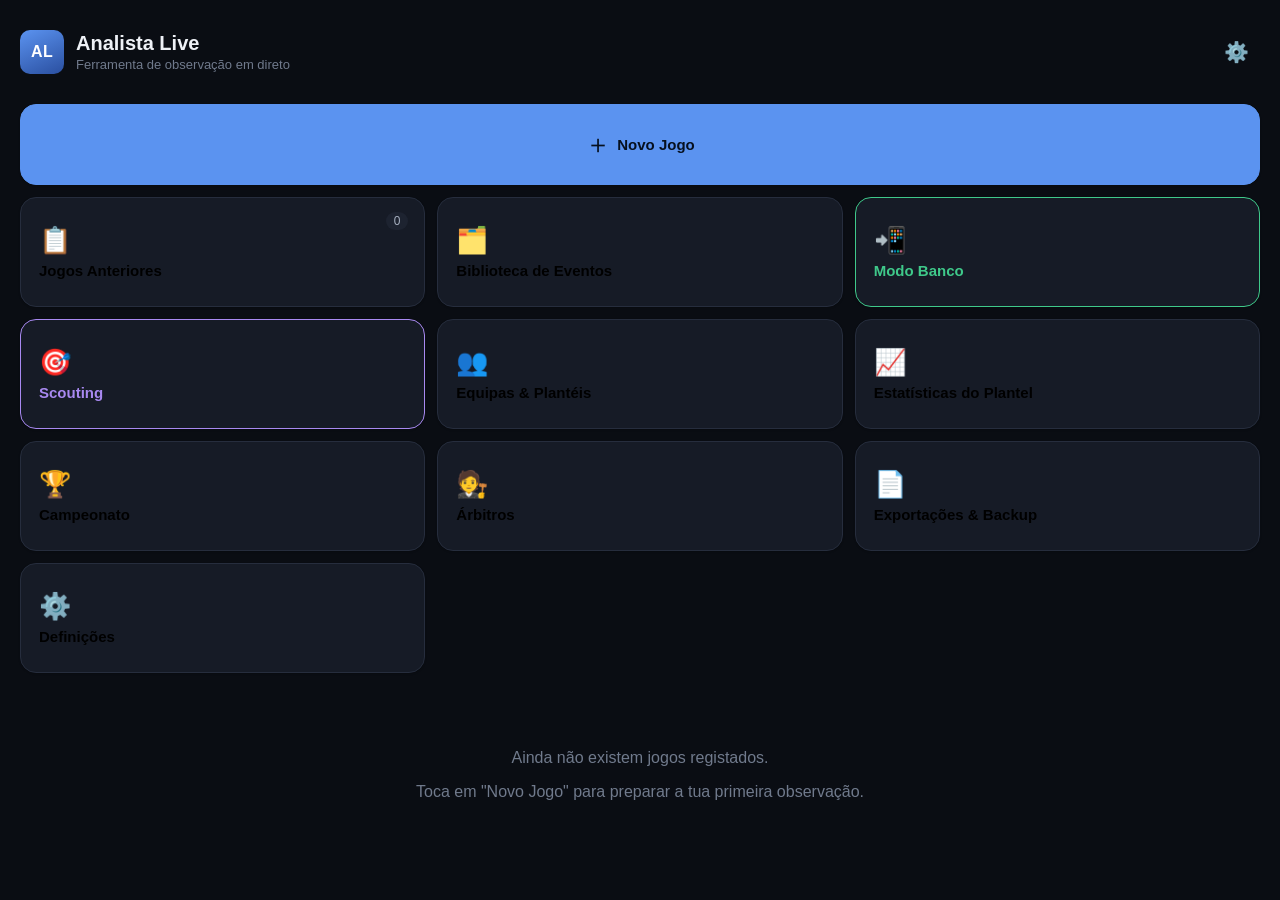
==== commit 93337f74: "Arbitros: ficha calculada dos jogos, com a amostra e o enviesamento a vista Aba nova, pedida pelo ut" ====
--- a/index.html
+++ b/index.html
@@ -46,6 +46,7 @@
   <script src="./js/core/squadLoad.js"></script>
   <script src="./js/core/standings.js"></script>
   <script src="./js/core/teamLink.js"></script>
+  <script src="./js/core/refereeStats.js"></script>
   <script src="./js/core/adjustmentEffect.js"></script>
   <script src="./js/core/liveAlerts.js"></script>
   <script src="./js/core/scoutingFeedback.js"></script>
@@ -79,6 +80,7 @@
   <script src="./js/ui/trendChart.js"></script>
   <script src="./js/ui/squadStats.js"></script>
   <script src="./js/ui/competition.js"></script>
+  <script src="./js/ui/referees.js"></script>
   <script src="./js/ui/scouting.js"></script>
   <script src="./js/ui/scoutingHub.js"></script>
   <script src="./js/ui/rosterImport.js"></script>
--- a/css/style.css
+++ b/css/style.css
@@ -653,6 +653,50 @@
 .unsaved-banner-text { flex: 1; }
 .history-row.is-unsaved { border-left: 3px solid var(--c-red); }
 .history-unsaved { font-size: 12px; }
+
+/* ---------- Árbitros ---------- */
+.ref-intro { padding: 0 20px; }
+.ref-list { display: flex; flex-direction: column; gap: 8px; padding: 0 20px; }
+.ref-card { display: flex; align-items: center; justify-content: space-between; gap: 14px; width: 100%;
+  background: var(--surface); border: 1px solid var(--border-strong); border-radius: var(--radius);
+  padding: 14px 16px; cursor: pointer; text-align: left; color: var(--text); }
+.ref-card:hover { background: var(--surface-hover); }
+.ref-name { display: flex; flex-direction: column; font-size: 16px; font-weight: 700; }
+.ref-name small { font-size: 11px; font-weight: 400; color: var(--text-mute); margin-top: 2px; }
+.ref-nums { display: flex; gap: 16px; flex-wrap: wrap; font-size: 12px; color: var(--text-dim); }
+.ref-nums b { font-family: var(--font-mono); color: var(--text); }
+.ref-conf { margin: 0 20px 12px; padding: 10px 14px; border-radius: var(--radius); font-size: 13px; font-weight: 600; }
+.ref-conf.is-insuficiente { background: var(--c-yellow-bg); color: var(--c-yellow); border: 1px solid var(--c-yellow); }
+.ref-conf.is-indicativo { background: var(--surface); color: var(--text-dim); border: 1px solid var(--border-strong); }
+.ref-conf.is-razoavel { background: var(--c-green-bg); color: var(--c-green); border: 1px solid var(--c-green); }
+.ref-grid { display: grid; grid-template-columns: repeat(auto-fit, minmax(110px, 1fr)); gap: 8px; padding: 0 20px; }
+.ref-tile { background: var(--surface); border: 1px solid var(--border); border-radius: var(--radius-sm);
+  padding: 12px 8px; text-align: center; }
+.ref-tile strong { display: block; font-family: var(--font-mono); font-size: 20px; font-weight: 800; }
+.ref-tile span { font-size: 10px; color: var(--text-mute); text-transform: uppercase; letter-spacing: .03em; }
+.ref-compare { margin: 12px 20px 0; font-size: 14px; font-weight: 600; }
+.ref-screen .pat-note, .ref-screen .section-title { padding: 0 20px; }
+.ref-traits { display: flex; flex-direction: column; gap: 8px; padding: 0 20px; }
+.ref-trait { display: flex; align-items: center; gap: 8px; flex-wrap: wrap; }
+.ref-trait-label { font-size: 12px; color: var(--text-mute); min-width: 88px; }
+.ref-trait .btn.selected { background: var(--c-blue-bg); border-color: var(--c-blue); color: var(--c-blue); }
+.ref-note-add { display: flex; gap: 8px; padding: 0 20px 8px; }
+.ref-note-add input { flex: 1; background: var(--surface-2); border: 1px solid var(--border-strong);
+  color: var(--text); border-radius: var(--radius-sm); padding: 10px 12px; font-size: 15px; }
+.ref-note { display: flex; align-items: center; gap: 10px; margin: 0 20px 6px; padding: 9px 12px;
+  background: var(--surface); border-left: 3px solid var(--c-purple); border-radius: var(--radius-sm); font-size: 14px; }
+.ref-note span:nth-child(2) { flex: 1; }
+.ref-note-date { font-family: var(--font-mono); font-size: 11px; color: var(--text-mute); }
+.ref-matches { display: flex; flex-direction: column; gap: 6px; padding: 0 20px 20px; }
+.ref-match { display: grid; grid-template-columns: 92px 1fr auto auto; gap: 12px; align-items: center;
+  background: var(--surface); border: 1px solid var(--border); border-radius: var(--radius-sm);
+  padding: 10px 12px; font-size: 13px; color: var(--text); cursor: pointer; text-align: left; }
+.ref-match:hover { background: var(--surface-hover); }
+.ref-match-score { font-family: var(--font-mono); font-weight: 800; }
+@media (max-width: 620px) {
+  .ref-match { grid-template-columns: 1fr auto; }
+  .ref-match .muted { grid-column: 1 / -1; }
+}
 
 /* ---------- Campeonato ---------- */
 .comp-season { font-size: 13px; color: var(--text-mute); font-family: var(--font-mono); }
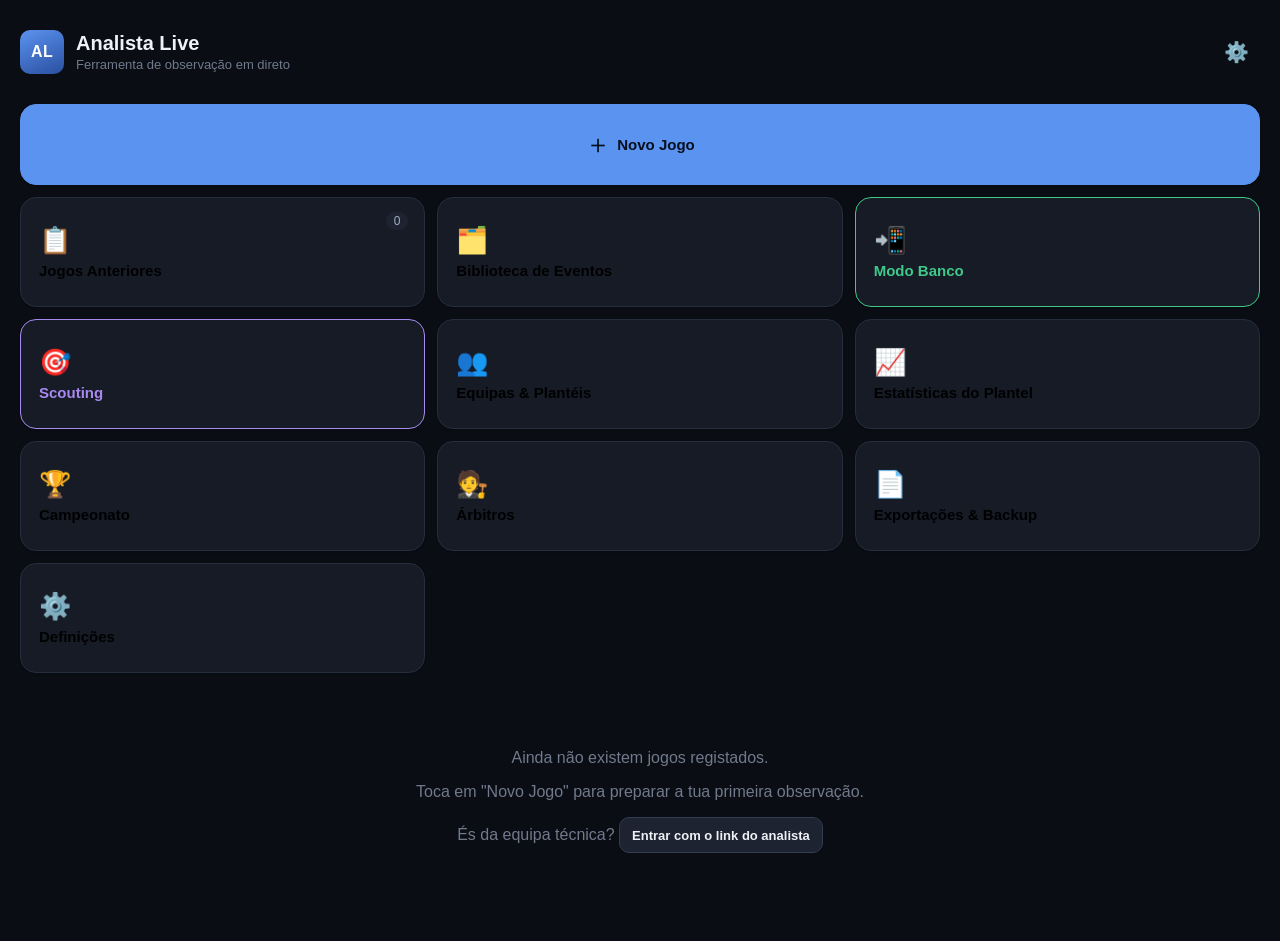
==== commit 3abef21a: "Espelho da Equipa: a equipa tecnica consulta tudo, a qualquer hora Pedido: o que o analista regista " ====
--- a/index.html
+++ b/index.html
@@ -36,17 +36,23 @@
   <script src="./js/core/state.js"></script>
   <script src="./js/core/migrations.js"></script>
   <script src="./js/core/lineupState.js"></script>
+  <script src="./js/core/warmup.js"></script>
   <script src="./js/core/pitch.js"></script>
   <script src="./js/core/matchStats.js"></script>
   <script src="./js/core/playerStats.js"></script>
+  <script src="./js/core/playerBoard.js"></script>
+  <script src="./js/core/playerProfile.js"></script>
   <script src="./js/core/matchEffects.js"></script>
   <script src="./js/core/dataSafety.js"></script>
+  <script src="./js/core/matchSafety.js"></script>
   <script src="./js/core/seasonTrends.js"></script>
   <script src="./js/core/playerReport.js"></script>
   <script src="./js/core/squadLoad.js"></script>
   <script src="./js/core/standings.js"></script>
   <script src="./js/core/teamLink.js"></script>
   <script src="./js/core/refereeStats.js"></script>
+  <script src="./js/core/teamMerge.js"></script>
+  <script src="./js/core/setPieceBrief.js"></script>
   <script src="./js/core/adjustmentEffect.js"></script>
   <script src="./js/core/liveAlerts.js"></script>
   <script src="./js/core/scoutingFeedback.js"></script>
@@ -54,6 +60,7 @@
   <script src="./js/sync/syncCore.js"></script>
   <script src="./js/sync/transportLocal.js"></script>
   <script src="./js/sync/transportSupabase.js"></script>
+  <script src="./js/sync/mirror.js"></script>
   <script src="./js/export/exportManager.js"></script>
   <script src="./js/export/pdfReport.js"></script>
   <script src="./js/export/pdfScouting.js"></script>
@@ -67,11 +74,13 @@
   <script src="./js/ui/planBuilder.js"></script>
   <script src="./js/ui/playerPicker.js"></script>
   <script src="./js/ui/playerGrid.js"></script>
+  <script src="./js/ui/safetyPanel.js"></script>
   <script src="./js/ui/lineupBuilder.js"></script>
   <script src="./js/ui/statsPanel.js"></script>
   <script src="./js/ui/sketchPad.js"></script>
   <script src="./js/ui/live.js"></script>
   <script src="./js/ui/halftime.js"></script>
+  <script src="./js/ui/goalEditor.js"></script>
   <script src="./js/ui/postgame.js"></script>
   <script src="./js/ui/gamesList.js"></script>
   <script src="./js/ui/library.js"></script>
@@ -87,6 +96,7 @@
   <script src="./js/ui/playerDetail.js"></script>
   <script src="./js/ui/syncUI.js"></script>
   <script src="./js/ui/coachDashboard.js"></script>
+  <script src="./js/ui/mirrorUI.js"></script>
   <script src="./js/ui/settings.js"></script>
 
   <!-- Router / bootstrap -->
--- a/css/style.css
+++ b/css/style.css
@@ -583,6 +583,14 @@
   font-size: 10px; padding: 2px 8px; border-radius: 10px; cursor: pointer;
 }
 .history-add-player:hover { color: var(--text-dim); border-color: var(--text-dim); }
+/* ✎ — voltar ao detalhe de um registo já feito (corrigir). Alvo generoso: é
+   para ser tocado com o jogo a andar. */
+.history-edit {
+  appearance: none; border: 1px solid var(--border-strong); background: var(--surface-2); color: var(--text-dim);
+  font-size: 13px; line-height: 1; padding: 6px 9px; border-radius: 10px; cursor: pointer; margin-left: auto;
+}
+.history-edit:hover { color: var(--text); border-color: var(--c-blue); }
+.history-edit:active { transform: scale(.94); }
 .history-full-row { flex-wrap: wrap; gap: 8px; }
 
 /* ---------- Player Picker (seletor rápido) — cartões grandes em faixa deslizável ---------- */
@@ -653,6 +661,57 @@
 .unsaved-banner-text { flex: 1; }
 .history-row.is-unsaved { border-left: 3px solid var(--c-red); }
 .history-unsaved { font-size: 12px; }
+
+/* ---------- O dossiê na bola parada ---------- */
+.spb { background: var(--c-yellow-bg); border: 1px solid var(--c-yellow); border-radius: var(--radius);
+  padding: 10px 12px; margin-bottom: 10px; }
+.spb-head { font-size: 12px; font-weight: 800; color: var(--c-yellow); text-transform: uppercase;
+  letter-spacing: .04em; margin-bottom: 6px; }
+.spb-item { display: flex; gap: 8px; align-items: flex-start; font-size: 13px; line-height: 1.4;
+  color: var(--text); margin-bottom: 4px; }
+.spb-item.is-focus strong { color: var(--c-yellow); }
+.spb-icon { flex-shrink: 0; }
+.spb-today { margin: 6px 0 0; font-size: 12px; color: var(--text-dim); }
+
+/* ---------- Transição em dois toques ---------- */
+.dialog-transition .transition-classify-actions { margin-bottom: 4px; }
+.dialog-transition .tc-loss.selected { background: var(--c-red-bg); border-color: var(--c-red); color: var(--c-red); }
+.dialog-transition .tc-recover.selected { background: var(--c-green-bg); border-color: var(--c-green); color: var(--c-green); }
+#tc-who-label.is-waiting { opacity: .45; }
+
+/* ---------- Juntar equipas ---------- */
+.teams-head-actions { display: flex; gap: 8px; align-items: center; }
+.teams-dupe { display: flex; align-items: center; gap: 12px; margin: 0 0 10px; padding: 12px 14px;
+  background: var(--c-yellow-bg); border: 1px solid var(--c-yellow); color: var(--c-yellow);
+  border-radius: var(--radius); font-size: 13px; }
+.teams-dupe span { flex: 1; line-height: 1.45; }
+.teams-dupe strong { font-weight: 800; }
+.tm-plan { background: var(--surface-2); border: 1px solid var(--border); border-radius: var(--radius-sm);
+  padding: 12px; font-size: 13px; line-height: 1.5; margin: 4px 0; }
+.tm-plan p { margin: 0; }
+
+/* ---------- Cópias de segurança do jogo ---------- */
+.sp-now { margin: 0 0 10px; font-size: 14px; }
+.sp-list { display: flex; flex-direction: column; gap: 6px; max-height: 46vh; overflow-y: auto; }
+.sp-row { display: grid; grid-template-columns: 92px 1fr auto auto; gap: 12px; align-items: center;
+  background: var(--surface); border: 1px solid var(--border); border-left: 3px solid var(--border-strong);
+  border-radius: var(--radius-sm); padding: 10px 12px; }
+.sp-row.is-marked { border-left-color: var(--c-blue); }
+.sp-when { display: flex; flex-direction: column; font-family: var(--font-mono); font-size: 14px; font-weight: 700; }
+.sp-when small { font-family: var(--font); font-size: 10px; font-weight: 400; color: var(--text-mute); margin-top: 2px; }
+.sp-what { display: flex; flex-direction: column; }
+.sp-what strong { font-family: var(--font-mono); font-size: 15px; }
+.sp-what small { font-size: 11px; color: var(--text-mute); }
+.sp-reason { font-size: 11px; color: var(--text-dim); text-transform: uppercase; letter-spacing: .03em; }
+.sp-alert { margin: 0 20px 14px; padding: 14px 16px; background: var(--c-red-bg); border: 1px solid var(--c-red);
+  border-radius: var(--radius); }
+.sp-alert-head { font-weight: 800; color: var(--c-red); margin-bottom: 6px; }
+.sp-alert p { margin: 4px 0; font-size: 14px; line-height: 1.45; }
+.sp-alert .btn { margin-top: 8px; }
+@media (max-width: 620px) {
+  .sp-row { grid-template-columns: 1fr auto; }
+  .sp-reason { display: none; }
+}
 
 /* ---------- Árbitros ---------- */
 .ref-intro { padding: 0 20px; }
@@ -1537,6 +1596,109 @@
 .sub-intent-tag { font-size: 11px; font-weight: 800; letter-spacing: .05em; color: var(--c-yellow); text-transform: uppercase; }
 .sub-intent-move { font-size: 15px; }
 .sub-intent-actions { display: flex; gap: 8px; }
+
+/* ---------- Aquecimentos (banco marca, analista vê) ---------- */
+.coach-warmup { display: grid; grid-template-columns: 1fr 1fr; gap: 6px; }
+.coach-warm-chip { display: flex; flex-direction: column; align-items: flex-start; gap: 1px;
+  background: var(--surface-2); border: 1px solid var(--border); color: var(--text-dim);
+  border-radius: var(--radius); padding: 9px 10px; min-height: 56px; cursor: pointer; text-align: left; }
+.coach-warm-chip:active { transform: scale(.97); }
+.coach-warm-num { font-size: 11px; font-weight: 800; color: var(--text-mute); }
+.coach-warm-name { font-size: 13px; font-weight: 700; color: var(--text); max-width: 100%;
+  overflow: hidden; text-overflow: ellipsis; white-space: nowrap; }
+.coach-warm-time { font-size: 11px; font-weight: 700; color: var(--text-mute); }
+.coach-warm-chip.is-on { background: var(--c-yellow-bg); border-color: var(--c-yellow); }
+.coach-warm-chip.is-on .coach-warm-time { color: var(--c-yellow); }
+.coach-warm-chip.warm-pronto { background: var(--c-green-bg); border-color: var(--c-green); }
+.coach-warm-chip.warm-pronto .coach-warm-time { color: var(--c-green); }
+.coach-warm-chip.warm-arrefecer { background: var(--c-red-bg); border-color: var(--c-red); }
+.coach-warm-chip.warm-arrefecer .coach-warm-time { color: var(--c-red); }
+
+.coach-sub-chip.is-warm { border-color: var(--c-yellow); }
+.coach-sub-warm { font-size: 11px; font-weight: 800; color: var(--c-yellow); }
+
+/* Faixa no ecrã do analista: informação, não controlo — ele não marca aquecimentos. */
+.warmup-strip { display: flex; align-items: center; gap: 10px; padding: 5px 16px;
+  background: var(--bg-elevated); border-bottom: 1px solid var(--border); }
+.warmup-strip-tag { font-size: 11px; font-weight: 800; letter-spacing: .04em; text-transform: uppercase;
+  color: var(--c-yellow); white-space: nowrap; }
+.warmup-strip-row { display: flex; gap: 6px; overflow-x: auto; flex: 1; padding: 2px 0; }
+.warmup-chip { background: var(--c-yellow-bg); border: 1px solid var(--c-yellow); color: var(--text);
+  border-radius: 14px; padding: 3px 10px; font-size: 12px; white-space: nowrap; }
+.warmup-chip.warm-pronto { background: var(--c-green-bg); border-color: var(--c-green); }
+.warmup-chip.warm-arrefecer { background: var(--c-red-bg); border-color: var(--c-red); }
+
+.pp-card-tag { font-size: 11px; font-weight: 800; color: var(--c-yellow); }
+
+/* ---------- Tabela por jogador (intervalo, fim do jogo, banco) ---------- */
+.pb-tabs { display: flex; gap: 6px; margin-bottom: 10px; }
+.pb-tab { background: var(--surface-2); border: 1px solid var(--border); color: var(--text-dim);
+  border-radius: 16px; padding: 6px 14px; font-size: 13px; font-weight: 700; cursor: pointer; }
+.pb-tab.active { background: var(--c-blue-bg); border-color: var(--c-blue); color: var(--text); }
+.pb-scroll { overflow-x: auto; -webkit-overflow-scrolling: touch; }
+.pb-table { width: 100%; border-collapse: collapse; font-size: 13px; }
+.pb-table th, .pb-table td { padding: 7px 8px; text-align: center; white-space: nowrap; }
+.pb-table thead th { font-size: 11px; font-weight: 800; color: var(--text-dim); text-transform: uppercase;
+  letter-spacing: .03em; border-bottom: 1px solid var(--border-strong); cursor: pointer; user-select: none; }
+.pb-table thead th:hover { color: var(--text); }
+.pb-table th.pb-name, .pb-table td.pb-name { text-align: left; }
+.pb-table tbody th.pb-name { font-weight: 700; position: sticky; left: 0; background: var(--surface); }
+.pb-num { display: inline-block; min-width: 20px; font-size: 11px; font-weight: 800; color: var(--text-mute); }
+.pb-mark { margin-left: 5px; font-size: 10px; }
+.pb-mark.pb-in { color: var(--c-green); }
+.pb-mark.pb-out { color: var(--text-mute); }
+.pb-row { border-bottom: 1px solid var(--border); }
+.pb-row.is-out { opacity: .45; }
+.pb-table th.pb-read, .pb-table td.pb-read { text-align: left; font-size: 12px; color: var(--text-dim);
+  white-space: normal; min-width: 170px; line-height: 1.35; }
+.pb-dot { margin-right: 4px; }
+.pb-row.pb-bom td.pb-read { color: var(--c-green); }
+.pb-row.pb-atencao td.pb-read { color: var(--c-yellow); }
+.pb-note { font-size: 11px; margin-top: 8px; }
+
+.coach-summary-players { margin-top: 12px; }
+.coach-summary-players h4 { margin: 0 0 6px; font-size: 12px; color: var(--text-dim);
+  text-transform: uppercase; letter-spacing: .04em; }
+.coach-summary-players .pb-table { font-size: 12px; }
+.coach-summary-players .pb-table th, .coach-summary-players .pb-table td { padding: 5px 7px; }
+.coach-summary-players tbody th.pb-name { background: var(--bg-elevated); }
+
+/* ---------- Detalhe do jogador (hub do plantel) ---------- */
+.ss-detail-block { margin: 16px 0; }
+.ss-detail-block > h4 { margin: 0 0 8px; font-size: 13px; color: var(--text-dim);
+  text-transform: uppercase; letter-spacing: .04em; }
+.ss-detail-grid { display: grid; grid-template-columns: repeat(auto-fit, minmax(230px, 1fr)); gap: 10px; }
+.ss-detail-card { background: var(--surface-2); border: 1px solid var(--border); border-radius: var(--radius); padding: 12px 14px; }
+.ss-detail-card h5 { margin: 0 0 8px; font-size: 13px; display: flex; justify-content: space-between; gap: 8px; align-items: baseline; }
+.ss-dl { display: flex; justify-content: space-between; gap: 10px; font-size: 13px; padding: 3px 0; border-bottom: 1px solid var(--border); }
+.ss-dl:last-child { border-bottom: none; }
+.ss-dl span { color: var(--text-dim); }
+.ss-dl strong { white-space: nowrap; }
+.ss-dl-sep { font-size: 11px; font-weight: 800; color: var(--text-mute); text-transform: uppercase;
+  letter-spacing: .04em; margin: 8px 0 2px; }
+.ss-dl-note { font-size: 11px; margin: 6px 0 0; }
+.ss-comp-name { text-align: left; font-weight: 700; white-space: nowrap; }
+
+/* ---------- Corrigir golos e assistências (pós-jogo) ---------- */
+.ge-head { display: flex; align-items: center; justify-content: space-between; gap: 12px; flex-wrap: wrap; margin-bottom: 10px; }
+.ge-score { font-size: 15px; }
+.ge-check { font-size: 12px; font-weight: 700; padding: 4px 10px; border-radius: 12px; }
+.ge-check.is-ok { background: var(--c-green-bg); color: var(--c-green); }
+.ge-check.is-off { background: var(--c-yellow-bg); color: var(--c-yellow); }
+.ge-warn { font-size: 13px; color: var(--c-yellow); margin: 0 0 10px; }
+.ge-list { display: flex; flex-direction: column; gap: 6px; }
+.ge-row { display: flex; align-items: center; gap: 10px; flex-wrap: wrap;
+  background: var(--surface-2); border: 1px solid var(--border); border-left-width: 3px;
+  border-radius: var(--radius); padding: 8px 12px; }
+.ge-row.is-own { border-left-color: var(--c-green); }
+.ge-row.is-opp { border-left-color: var(--c-red); }
+.ge-min { font-weight: 800; font-size: 13px; min-width: 34px; }
+.ge-team { font-size: 12px; color: var(--text-dim); min-width: 90px; }
+.ge-who { flex: 1; font-size: 14px; min-width: 160px; }
+.ge-missing { color: var(--c-yellow); font-weight: 700; }
+.ge-tag, .ge-src { font-size: 10px; font-weight: 800; text-transform: uppercase; letter-spacing: .04em;
+  background: var(--surface); border: 1px solid var(--border); border-radius: 8px; padding: 1px 6px; color: var(--text-mute); }
+.ge-actions { display: flex; gap: 8px; flex-wrap: wrap; margin-top: 12px; }
 
 /* ---------- Estatísticas do Plantel ---------- */
 .ss-controls { display: flex; gap: 14px; flex-wrap: wrap; align-items: flex-end; margin: 4px 0 14px; }
@@ -1823,3 +1985,25 @@
 .vs-chip input { accent-color: var(--c-blue); }
 .vs-chip:has(input:checked) { border-color: var(--c-blue); background: var(--c-blue-bg); }
 .vs-filter-note { margin: 0 0 8px; }
+
+/* ==========================================================================
+   Espelho da Equipa — modo consulta (equipa técnica)
+   ========================================================================== */
+body.is-reader .reader-hide { display: none !important; }
+.mirror-pill {
+  position: fixed; left: 50%; transform: translateX(-50%);
+  bottom: calc(10px + env(safe-area-inset-bottom, 0px));
+  max-width: calc(100vw - 32px); white-space: nowrap; overflow: hidden; text-overflow: ellipsis;
+  background: var(--surface-2); border: 1px solid var(--border-strong); color: var(--text-dim);
+  padding: 6px 14px; border-radius: 20px; font-size: 12px; font-weight: 600; z-index: 900;
+  box-shadow: 0 4px 14px rgba(0,0,0,.3); cursor: pointer;
+}
+.mirror-pill[data-state="ok"]::before { content: "●"; color: var(--c-green); margin-right: 6px; }
+.mirror-pill[data-state="stale"], .mirror-pill[data-state="wait"] { border-color: var(--c-yellow); color: var(--text); }
+.mirror-pill[data-state="bad"] { border-color: var(--c-red); background: var(--c-red-bg); color: var(--text); }
+.mirror-pill[data-state="new"] { border-color: var(--c-blue); background: var(--c-blue-bg); color: var(--text); }
+body.is-reader .screen { padding-bottom: 56px; }
+.mirror-banner.mirror-ok { background: var(--c-green-bg); border-color: var(--c-green); }
+.mirror-banner.mirror-bad { background: var(--c-red-bg); border-color: var(--c-red); }
+.mirror-banner .banner-detail { margin: 4px 0 0; font-size: 13px; color: var(--text-dim); }
+.mirror-pair .field input { width: 100%; }
